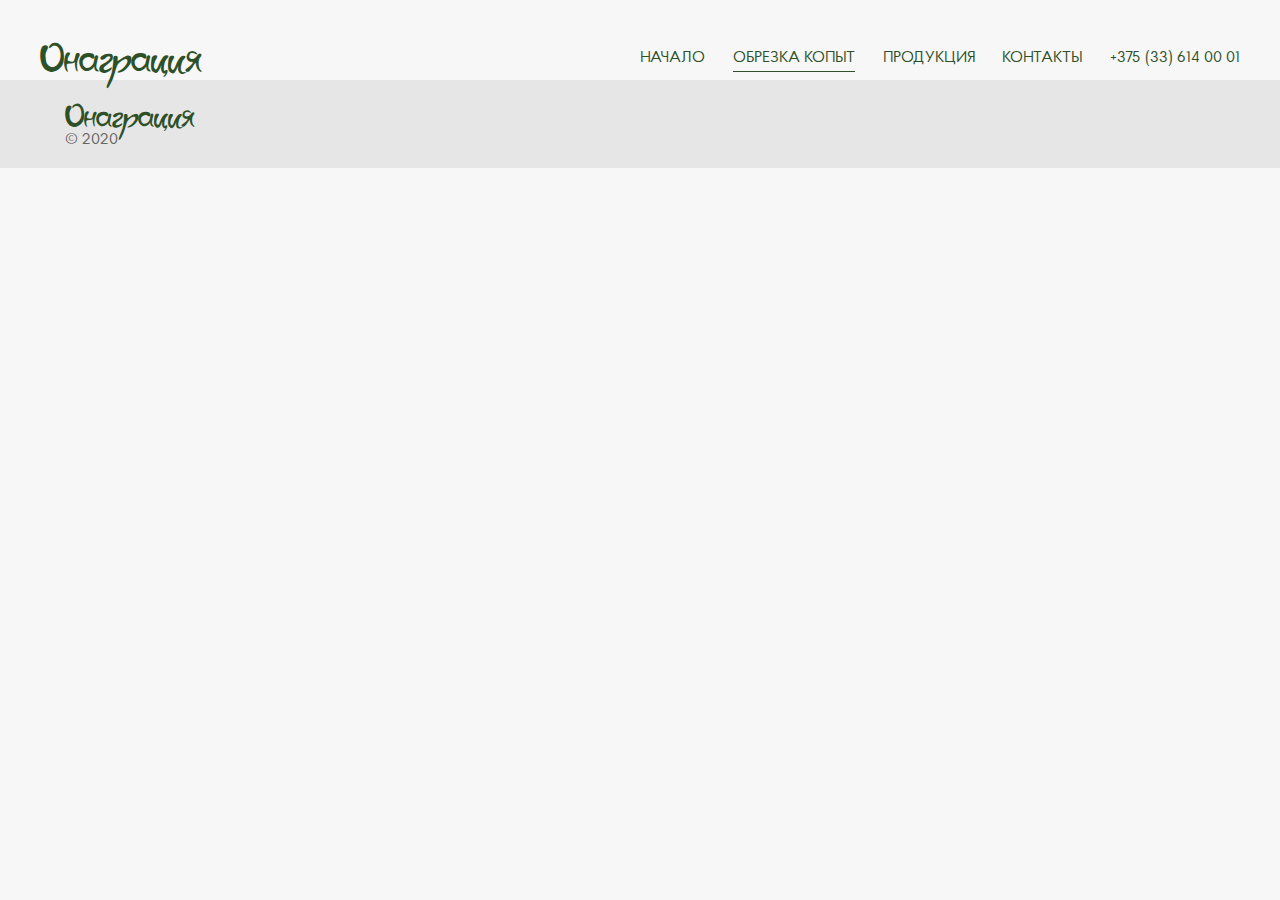
==== обрезка-копыт.html @ 961373d9 "check optimization" ====
<!DOCTYPE HTML>
<html lang="ru">
<head>
    <style id="style" type="text/css"></style>
    <meta charset="UTF-8">
    <meta name="viewport" content="width=device-width, initial-scale=1.0">
    <meta name="theme-color" content="#c1dcbd">
    <link rel="icon" href="assets/img/cow.png" type="image/x-icon">
    <title>Онаграция - Обрезка копыт</title>
    <link rel="stylesheet" href="css/style.css">
</head>
<body>
    <header>
        <div class="wrapper">
            <div class="logo"><a href="index.html">Онаграция</a></div>
            <nav>
                <div class="burger-overflow-hidden"></div>
                <div class="logo-burger"><h2>Онаграция</h2></div>
                <ul>
                    <li><a href="/index.html">Начало</a></li>
                    <li class="active"><a href="#trimming" onclick="event.preventDefault()">Обрезка копыт</a></li>
                    <li><a href="#production" onclick="event.preventDefault()">Продукция</a></li>
                    <li><a href="#contacts" onclick="event.preventDefault()">Контакты</a></li>
                    <li><a href="tel:+375336140001">+375 (33) 614 00 01</a></li>
                </ul>
            </nav>
            <img src="assets/img/Burger-menu-icon.svg" alt="Кнопка навигации">
        </div>
    </header>
    <main>

    </main>
    <footer>
         <div>
           <h2>Онаграция</h2>
           <p>© 2020</p>
         </div>
    </footer>
    <div id="preloader">   
        <div class="clock"><h2>Маркируем бычков...</h2></div>     
    </div>
<script src="js/preloader+nav.js"></script>
<script src="js/slider.js"></script>
<script src="js/scroll+background.js"></script>
</body>
</html>
---- css/style.css ----
@charset "UTF-8";
.logo a, h1, .descr h3, .hoof-trimming .wrapper h3, .production h3, .production .slide h2 span, .production .slide-2 h2, .contacts h3, .contacts h5, .contacts .card > div h4, footer h2, .clock h2 {
  font-family: 'Moloko', 'Monotype Corsiva';
  color: #2d5028;
}

.logo, nav, .begin .wrapper {
  display: -webkit-box;
  display: -ms-flexbox;
  display: flex;
  -ms-flex-line-pack: center;
      align-content: center;
  -webkit-box-pack: center;
      -ms-flex-pack: center;
          justify-content: center;
}

@font-face {
  font-family: "Moloko";
  src: url("../assets/fonts/Moloko.ttf");
}

@font-face {
  font-family: "Proba Pro";
  src: url("../assets/fonts/ProbaPro-Regular.ttf");
  font-weight: 400;
}

@font-face {
  font-family: "Proba Pro";
  src: url("../assets/fonts/ProbaPro-Light.ttf");
  font-weight: 200;
}

@font-face {
  font-family: "Proba Pro";
  src: url("../assets/fonts/ProbaPro-Medium.ttf");
  font-weight: 600;
}

input::-webkit-outer-spin-button,
input::-webkit-inner-spin-button {
  -webkit-appearance: none;
  margin: 0;
}

a:active, a:focus {
  outline: none;
}

input::-webkit-outer-spin-button,
input::-webkit-inner-spin-button {
  -webkit-appearance: none;
  margin: 0;
}

a:active, a:focus {
  outline: none;
}

input::-moz-placeholder {
  color: rgba(255, 255, 255, 0.62);
}

input::-webkit-input-placeholder {
  color: rgba(255, 255, 255, 0.62);
}

input, textarea {
  outline: none;
}

input:active, textarea:active {
  outline: none;
}

:focus {
  outline: none;
}

textarea {
  resize: none;
}

textarea {
  resize: vertical;
}

textarea {
  resize: horizontal;
}

input::-moz-placeholder {
  color: #2d5028;
}

input::-webkit-input-placeholder {
  color: #2d5028;
}

textarea::-moz-placeholder {
  color: #2d5028;
}

textarea::-webkit-input-placeholder {
  color: #2d5028;
}

input, textarea {
  outline: none;
}

input:active, textarea:active {
  outline: none;
}

:focus {
  outline: none;
}

textarea {
  resize: none;
}

textarea {
  resize: vertical;
}

textarea {
  resize: horizontal;
}

::-webkit-scrollbar {
  width: 10px;
}

::-webkit-scrollbar-track {
  background: #e7e6e6;
}

::-webkit-scrollbar-thumb {
  background: #2d5028;
}

::-webkit-scrollbar-thumb:hover {
  background: #c1dcbd;
}

* {
  margin: 0px;
  padding: 0px;
  font-family: "Proba Pro", Arial, Helvetica, sans-serif;
  font-weight: 400;
}

a {
  text-decoration: none;
  color: #2d5028;
}

body {
  background-color: #f7f7f7;
  overflow-x: hidden;
  color: #656565;
}

.scroll {
  -ms-scroll-snap-type: y proximity;
      scroll-snap-type: y proximity;
  overflow-y: scroll;
  max-height: 100vh;
}

section, header, footer {
  scroll-snap-align: start;
}

.bg-svg {
  position: fixed;
  width: 100%;
  z-index: -1;
  top: -35px;
  left: 50%;
  -webkit-transform: translate(-50%, 0);
          transform: translate(-50%, 0);
  height: 3196px;
  width: 2600px;
  background-repeat: no-repeat;
}

@-moz-document url-prefix() {
  .bg-svg {
    position: absolute;
    animation-name: moz;
    animation-duration: 1.0s;
  }
}

@-webkit-keyframes moz {
  form {
    opacity: 0;
  }
  to {
    opacity: 1;
  }
}

@keyframes moz {
  form {
    opacity: 0;
  }
  to {
    opacity: 1;
  }
}

#first {
  -webkit-transition: 2.0s;
  transition: 2.0s;
}

*::-moz-selection {
  background: #c1dcbf;
}

*::selection {
  background: #c1dcbf;
}

header {
  top: 25px;
  position: absolute;
  width: 100%;
  display: -webkit-box;
  display: -ms-flexbox;
  display: flex;
  -webkit-box-pack: center;
      -ms-flex-pack: center;
          justify-content: center;
  height: 65px;
  z-index: 2;
  opacity: 1;
  -webkit-transition: 0.3s, top 0.0s;
  transition: 0.3s, top 0.0s;
}

header .wrapper {
  max-width: 1200px;
  width: 100%;
  display: -webkit-box;
  display: -ms-flexbox;
  display: flex;
  -webkit-box-pack: justify;
      -ms-flex-pack: justify;
          justify-content: space-between;
}

.sticky {
  position: fixed;
  top: 0px;
  width: 100%;
  background-color: #f7f7f7;
  margin-top: 0px;
  opacity: 0.9;
  -webkit-transition: 0.3s, top 0.0s;
  transition: 0.3s, top 0.0s;
  height: 65px;
}

.logo a {
  color: #2d5028;
  text-decoration: none;
  font-size: 40px;
  -ms-flex-item-align: center;
      -ms-grid-row-align: center;
      align-self: center;
}

header img {
  display: none;
}

nav ul {
  display: -webkit-box;
  display: -ms-flexbox;
  display: flex;
  -webkit-box-pack: justify;
      -ms-flex-pack: justify;
          justify-content: space-between;
  -ms-flex-item-align: center;
      align-self: center;
  min-width: 600px;
}

nav a {
  text-decoration: none;
  color: #2d5028;
  text-decoration: none;
  display: inline;
  background-image: -webkit-gradient(linear, left top, left bottom, color-stop(20%, transparent), color-stop(21%, currentColor));
  background-image: linear-gradient(to bottom, transparent 20%, currentColor 21%);
  background-position: 0 20px;
  background-repeat: no-repeat;
  background-size: 0% 3px;
  padding-bottom: 6px;
  -webkit-transition: background-size 0.2s ease-in-out;
  transition: background-size 0.2s ease-in-out;
}

nav a:hover {
  background-size: 100% 3px;
  -webkit-transition-delay: 0s;
          transition-delay: 0s;
}

header li {
  list-style: none;
  text-transform: uppercase;
}

header li:last-child {
  font-weight: 600;
}

header li a {
  text-decoration: none;
  color: #2d5028;
}

.logo-burger {
  display: none;
}

.active a {
  background-size: 100% 3px;
  -webkit-transition-delay: 0s;
          transition-delay: 0s;
}

h1 {
  font-size: 85px;
  font-weight: 400;
}

.begin {
  background-size: cover;
  margin: 0px auto;
  height: 800px;
  display: -webkit-box;
  display: -ms-flexbox;
  display: flex;
  -webkit-box-pack: center;
      -ms-flex-pack: center;
          justify-content: center;
  overflow: hidden;
}

.begin button {
  -webkit-transition: 0.3s;
  transition: 0.3s;
}

.begin button:hover {
  -webkit-box-shadow: -1px -1px white, -2px -2px white, -3px -3px white, -4px -4px #2d5028;
          box-shadow: -1px -1px white, -2px -2px white, -3px -3px white, -4px -4px #2d5028;
  -webkit-transform: translateX(4px);
  transform: translateX(4px);
  -webkit-transition: 0.3s;
  transition: 0.3s;
}

.begin .wrapper {
  -webkit-box-pack: justify;
      -ms-flex-pack: justify;
          justify-content: space-between;
  max-width: 1150px;
  padding: 0px 0px;
  padding-top: 150px;
}

.descr {
  display: -webkit-box;
  display: -ms-flexbox;
  display: flex;
  -webkit-box-orient: vertical;
  -webkit-box-direction: normal;
      -ms-flex-direction: column;
          flex-direction: column;
  -webkit-box-pack: center;
      -ms-flex-pack: center;
          justify-content: center;
  margin-bottom: 110px;
}

.descr h3 {
  font-size: 55px;
  margin-top: 27px;
}

.descr h2, .descr p {
  padding-top: 8px;
  font-size: 20px;
}

.descr a {
  margin-top: 40px;
}

button {
  background-color: #c1dcbd;
  padding: 10px;
  border-radius: 15px;
  border: none;
  color: #2d5028;
  width: 150px;
  font-size: 20px;
  text-transform: uppercase;
}

.img {
  position: relative;
  bottom: 20px;
  display: -webkit-box;
  display: -ms-flexbox;
  display: flex;
  -webkit-box-align: center;
      -ms-flex-align: center;
          align-items: center;
}

.img img {
  width: 500px;
}

.img .respo-img {
  width: 700px;
  background-image: url(../assets/img/grass.png);
  background-size: 80%;
  background-repeat: no-repeat;
  background-position: 50%;
}

.hoof-trimming {
  padding-top: 100px;
  display: -webkit-box;
  display: -ms-flexbox;
  display: flex;
  -webkit-box-pack: center;
      -ms-flex-pack: center;
          justify-content: center;
}

.hoof-trimming .wrapper {
  max-width: 1150px;
  display: -webkit-box;
  display: -ms-flexbox;
  display: flex;
  -webkit-box-orient: vertical;
  -webkit-box-direction: normal;
      -ms-flex-direction: column;
          flex-direction: column;
  -ms-flex-line-pack: center;
      align-content: center;
}

.hoof-trimming .wrapper h2 {
  padding-top: 20px;
  -ms-flex-item-align: center;
      -ms-grid-row-align: center;
      align-self: center;
  text-align: center;
  width: 500px;
  font-size: 16px;
}

.hoof-trimming .wrapper h3 {
  font-size: 40px;
  text-align: center;
}

.features {
  display: -webkit-box;
  display: -ms-flexbox;
  display: flex;
  margin-top: 50px;
  -ms-flex-wrap: wrap;
      flex-wrap: wrap;
  -webkit-box-pack: justify;
      -ms-flex-pack: justify;
          justify-content: space-between;
  background-image: url(../assets/img/cow.png);
  background-size: 422px;
  background-repeat: no-repeat;
  background-position-x: 49%;
}

.card {
  width: 300px;
  height: -webkit-min-content;
  height: -moz-min-content;
  height: min-content;
  background-color: #e7e6e6;
  border-radius: 27px;
  padding: 20px;
}

.card .title {
  display: -webkit-box;
  display: -ms-flexbox;
  display: flex;
}

.card h4 {
  -ms-flex-item-align: center;
      -ms-grid-row-align: center;
      align-self: center;
  margin-left: 10px;
  color: #2d5028;
  font-size: 20px;
  font-weight: 500;
}

.card p {
  margin-top: 15px;
  margin-left: 5px;
  padding-bottom: 10px;
  text-align: justify;
}

.card:nth-of-type(2n) {
  margin-left: 140px;
}

.card:nth-of-type(n+3) {
  margin-top: 40px;
}

.production {
  padding-top: 80px;
}

.production .wrapper {
  padding: 50px 0px;
  display: -webkit-box;
  display: -ms-flexbox;
  display: flex;
  -webkit-box-orient: vertical;
  -webkit-box-direction: normal;
      -ms-flex-direction: column;
          flex-direction: column;
  -webkit-box-align: center;
      -ms-flex-align: center;
          align-items: center;
}

.production h3 {
  font-size: 40px;
  text-align: center;
}

.production p {
  margin-top: 15px;
  padding-bottom: 10px;
  text-align: justify;
}

.production .slider {
  width: 1100px;
  margin-top: 15px;
  display: -webkit-box;
  display: -ms-flexbox;
  display: flex;
  -webkit-box-pack: justify;
      -ms-flex-pack: justify;
          justify-content: space-between;
}

.production .slider > img:nth-of-type(2) {
  -webkit-transform: rotate(180deg);
          transform: rotate(180deg);
}

.production .shower {
  position: relative;
  width: 100%;
  margin: 0px 30px;
  overflow: hidden;
  height: 500px;
}

.production .slide {
  -ms-flex-item-align: center;
      -ms-grid-row-align: center;
      align-self: center;
  height: 500px;
}

.production .slide h2 {
  text-align: center;
  text-transform: uppercase;
  font-size: 16px;
}

.production .slide h2 span {
  font-size: 38px;
  text-transform: initial;
}

.production .slide ul {
  margin-top: 19px;
}

.production .slide ul li {
  font-size: 18px;
  list-style: none;
  background-image: url(../assets/img/icon.svg);
  background-size: 20px;
  background-position-y: 50%;
  background-repeat: no-repeat;
  padding-left: 30px;
  margin-top: 10px;
}

.production .slide-2 ul li {
  margin-top: 27px;
}

.production .slide-2 h2 {
  font-size: 50px;
  text-transform: initial;
}

.slide-2 .desription {
  margin-bottom: 20px;
}

.desription {
  width: 100%;
  margin-left: 50px;
  display: -webkit-box;
  display: -ms-flexbox;
  display: flex;
  -webkit-box-orient: vertical;
  -webkit-box-direction: normal;
      -ms-flex-direction: column;
          flex-direction: column;
  -webkit-box-pack: center;
      -ms-flex-pack: center;
          justify-content: center;
  margin-bottom: 90px;
}

.contacts {
  display: -webkit-box;
  display: -ms-flexbox;
  display: flex;
  -webkit-box-pack: center;
      -ms-flex-pack: center;
          justify-content: center;
  margin-top: 40px;
}

.contacts .feed-wrap {
  max-width: 1150px;
}

.contacts h3 {
  font-size: 40px;
  text-align: center;
  width: 100%;
}

.contacts h2 {
  text-align: center;
  text-transform: uppercase;
  font-size: 16px;
  padding-top: 12px;
  width: 100%;
}

.contacts .wrapper {
  margin-top: 35px;
  display: -webkit-box;
  display: -ms-flexbox;
  display: flex;
  -webkit-box-pack: justify;
      -ms-flex-pack: justify;
          justify-content: space-between;
  -ms-flex-wrap: wrap;
      flex-wrap: wrap;
}

.contacts .wrapper .wrapper-in {
  display: -webkit-box;
  display: -ms-flexbox;
  display: flex;
  -webkit-box-orient: vertical;
  -webkit-box-direction: normal;
      -ms-flex-direction: column;
          flex-direction: column;
  -webkit-box-pack: start;
      -ms-flex-pack: start;
          justify-content: flex-start;
  -ms-flex-line-pack: start;
      align-content: flex-start;
  margin-left: 20px;
}

.contacts .wrapper .wrapper-in h4 {
  margin-left: 0px;
  -ms-flex-item-align: start;
      align-self: flex-start;
  font-size: 30px;
}

.contacts .wrapper .wrapper-in p {
  margin: 0px;
}

.contacts .wrapper .number {
  font-size: 20px;
  vertical-align: center;
  display: -webkit-box;
  display: -ms-flexbox;
  display: flex;
  -webkit-box-align: center;
      -ms-flex-align: center;
          align-items: center;
}

.contacts .wrapper .number img {
  margin-right: 4px;
}

.contacts .wrapper .email {
  font-size: 20px;
}

.contacts .wrapper > div > div, .contacts .wrapper form {
  margin-top: 5px;
}

.contacts .ivan {
  display: -webkit-box;
  display: -ms-flexbox;
  display: flex;
  -ms-flex-line-pack: start;
      align-content: flex-start;
  margin-top: 60px;
}

.contacts h5 {
  font-size: 45px;
  color: #2d5028;
  text-align: center;
}

.contacts .call {
  width: 100%;
}

.contacts .card {
  width: 100%;
  padding: 0px;
  display: -webkit-box;
  display: -ms-flexbox;
  display: flex;
  -webkit-box-pack: justify;
      -ms-flex-pack: justify;
          justify-content: space-between;
  height: 500px;
}

.contacts .send {
  display: none;
  -webkit-box-orient: vertical;
  -webkit-box-direction: normal;
      -ms-flex-direction: column;
          flex-direction: column;
  width: calc((100% - 30px) / 2);
}

.contacts form {
  display: -webkit-box;
  display: -ms-flexbox;
  display: flex;
  -ms-flex-wrap: wrap;
      flex-wrap: wrap;
  -webkit-box-pack: justify;
      -ms-flex-pack: justify;
          justify-content: space-between;
}

.contacts #name {
  width: calc((100% - 20px) / 2);
}

.contacts #tel {
  width: calc((100% - 20px) / 2);
}

.contacts #product {
  width: 100%;
}

.contacts textarea {
  width: 100%;
}

.contacts form input, .contacts textarea {
  padding: 5px;
  background: none;
  border: none;
  border-bottom: 5px solid white;
  color: #2d5028;
  font-size: 20px;
  margin-top: 10px;
}

.contacts iframe {
  border: none;
  border-top-right-radius: 27px;
  border-bottom-right-radius: 27px;
}

h5 {
  text-align: center;
}

.contacts .card > div {
  width: 50%;
  padding: 50px 100px 50px 50px;
}

.contacts .card > div h4 {
  font-size: 60px;
}

.contacts .card > div p {
  margin-top: 55px;
  font-size: 20px;
}

.numail {
  margin-top: 40px;
  display: -webkit-box;
  display: -ms-flexbox;
  display: flex;
  -webkit-box-pack: justify;
      -ms-flex-pack: justify;
          justify-content: space-between;
  -webkit-box-orient: vertical;
  -webkit-box-direction: normal;
      -ms-flex-direction: column;
          flex-direction: column;
  max-width: 400px;
  height: 50px;
}

footer {
  display: -webkit-box;
  display: -ms-flexbox;
  display: flex;
  background-color: #e7e6e6;
  margin-top: 80px;
  width: 100%;
  margin-left: auto;
  margin-right: auto;
}

footer h2 {
  font-size: 32px;
}

footer > div {
  width: 1150px;
  margin: 20px auto;
}

/* Аккордион */
.tabs {
  display: none;
  width: calc(95% - 380px);
  margin-left: auto;
  border-radius: 8px;
  overflow: hidden;
}

.tabs input {
  position: absolute;
  opacity: 0;
  z-index: -1;
}

.tab {
  width: 100%;
  color: #2d5028;
  overflow: hidden;
}

.tab-label {
  display: -webkit-box;
  display: -ms-flexbox;
  display: flex;
  -webkit-box-pack: justify;
      -ms-flex-pack: justify;
          justify-content: space-between;
  font-weight: 800;
  padding: 1em;
  background: #e7e6e6;
  font-weight: bold;
  cursor: pointer;
  /* Icon */
}

.tab-label:hover {
  background: #a2ca9c;
  -webkit-transition: 0.2s;
  transition: 0.2s;
}

.tab-label::after {
  content: "\276F";
  width: 1em;
  height: 1em;
  text-align: center;
  -webkit-transition: all .2s;
  transition: all .2s;
}

.tab-content {
  max-height: 0;
  padding: 0 1em;
  background: white;
  -webkit-transition: all .2s;
  transition: all .2s;
}

input:checked + .tab-label {
  background: #82b97a;
  -webkit-transition: 0.2s;
  transition: 0.2s;
  color: white;
}

input:checked + .tab-label::after {
  -webkit-transform: rotate(90deg);
          transform: rotate(90deg);
}

input:checked ~ .tab-content {
  max-height: 100vh;
  padding: 1em;
}

/* Классы слайдера */
.left {
  margin-left: 10.25px;
  margin-bottom: -11px;
}

.right {
  margin-right: 9.64px;
  margin-bottom: -12px;
}

.slider > img:hover {
  -webkit-filter: brightness(1.5);
          filter: brightness(1.5);
  -webkit-transition: 0.3s;
  transition: 0.3s;
}

.s-active, .next {
  -webkit-box-pack: justify;
      -ms-flex-pack: justify;
          justify-content: space-between;
  padding: 0px 0px 15px 0px;
}

.item {
  display: none;
  position: relative;
  -webkit-animation: 0.7s cubic-bezier(0.71, -0.02, 0.27, 0.98);
          animation: 0.7s cubic-bezier(0.71, -0.02, 0.27, 0.98);
  width: 100%;
}

.s-active, .next {
  display: -webkit-box;
  display: -ms-flexbox;
  display: flex;
  -webkit-box-pack: justify;
      -ms-flex-pack: justify;
          justify-content: space-between;
  -webkit-box-align: center;
      -ms-flex-align: center;
          align-items: center;
}

.next {
  position: absolute;
  width: 100%;
}

.to-left {
  -webkit-animation-name: left;
          animation-name: left;
}

.to-right {
  -webkit-animation-name: right;
          animation-name: right;
  animation-direction: reverse;
}

.from-left {
  -webkit-animation-name: left;
          animation-name: left;
  animation-direction: reverse;
}

.from-right {
  -webkit-animation-name: right;
          animation-name: right;
}

@-webkit-keyframes left {
  from {
    left: 0;
    top: 0;
  }
  to {
    left: -100%;
    top: 0;
  }
}

@keyframes left {
  from {
    left: 0;
    top: 0;
  }
  to {
    left: -100%;
    top: 0;
  }
}

@-webkit-keyframes right {
  from {
    left: 100%;
    top: 0;
  }
  to {
    left: 0;
    top: 0;
  }
}

@keyframes right {
  from {
    left: 100%;
    top: 0;
  }
  to {
    left: 0;
    top: 0;
  }
}

/* Preloader */
#preloader {
  position: fixed;
  top: 0px;
  left: 0px;
  width: 100vw;
  height: 100vh;
  z-index: 4;
  background-color: #f7f7f7;
}

.loaded {
  -webkit-transition: 0.3s opacity;
  transition: 0.3s opacity;
  opacity: 0;
}

.clock {
  border-radius: 60px;
  border: 3px solid #2d5028;
  height: 80px;
  width: 80px;
  position: relative;
  top: 28%;
  top: calc(50% - 143px);
  left: 35%;
  left: calc(50% - 43px);
}

.clock h2 {
  position: relative;
  top: 100px;
  right: 60px;
  width: 400px;
  color: #2d5028;
  font-weight: 500;
}

.clock:after {
  content: "";
  position: absolute;
  background-color: #2d5028;
  top: 2px;
  left: 48%;
  height: 38px;
  width: 4px;
  border-radius: 5px;
  -webkit-transform-origin: 50% 97%;
  transform-origin: 50% 97%;
  -webkit-animation: grdAiguille 2s linear infinite;
  animation: grdAiguille 2s linear infinite;
}

@-webkit-keyframes grdAiguille {
  0% {
    -webkit-transform: rotate(0deg);
  }
  100% {
    -webkit-transform: rotate(360deg);
  }
}

@keyframes grdAiguille {
  0% {
    -webkit-transform: rotate(0deg);
            transform: rotate(0deg);
  }
  100% {
    -webkit-transform: rotate(360deg);
            transform: rotate(360deg);
  }
}

.clock:before {
  content: "";
  position: absolute;
  background-color: #2d5028;
  top: 6px;
  left: 48%;
  height: 35px;
  width: 4px;
  border-radius: 5px;
  -webkit-transform-origin: 50% 94%;
  transform-origin: 50% 94%;
  -webkit-animation: ptAiguille 12s linear infinite;
  animation: ptAiguille 12s linear infinite;
}

@-webkit-keyframes ptAiguille {
  0% {
    -webkit-transform: rotate(0deg);
  }
  100% {
    -webkit-transform: rotate(360deg);
  }
}

@keyframes ptAiguille {
  0% {
    -webkit-transform: rotate(0deg);
            transform: rotate(0deg);
  }
  100% {
    -webkit-transform: rotate(360deg);
            transform: rotate(360deg);
  }
}

@media only screen and (max-width: 1199px) {
  body {
    width: 100%;
  }
  header {
    left: 50%;
    -webkit-transform: translate(-50%, 0);
            transform: translate(-50%, 0);
  }
  header .wrapper {
    margin: 0px 30px;
  }
  .descr {
    width: 50%;
  }
  .img {
    bottom: 70px;
    width: 50%;
  }
  .img .respo-img {
    width: 370px;
  }
  .begin {
    height: 530px;
  }
  .begin .wrapper {
    padding: 220px 80px 0px 80px;
    max-width: inherit;
  }
  .hoof-trimming {
    padding-top: 100px;
  }
  .production .slider {
    width: 100%;
    max-width: 1000px;
  }
  .production .slider .slide {
    height: 350px;
  }
  .production .slider .slide-1 {
    margin-bottom: 0px;
  }
  .production .slider .slide-2 li {
    margin-top: 22px;
  }
  .card {
    display: none;
  }
  .tabs {
    display: block;
    padding-right: 20px;
  }
  .desription {
    margin-bottom: 0px;
  }
  .features {
    background-size: 350px;
    min-height: 450px;
    background-position-x: 5%;
  }
  .production {
    padding-top: 25px;
  }
  .production .wrapper {
    padding: 50px 0px 0px 0px;
  }
  .production .shower {
    height: 350px;
  }
  .slide img {
    width: 200px;
  }
  .slider {
    margin-top: 0px;
  }
  .contacts {
    margin-top: 0px;
    padding-top: 80px;
  }
  .contacts .feed-wrap {
    width: calc(100% - 110px);
  }
  .contacts .card > div {
    padding: 50px 30px 50px 30px;
  }
  .contacts h5 {
    font-size: 35px;
  }
  .contacts p {
    font-size: 18px !important;
  }
  .contacts .call {
    width: calc(100% - 30px);
  }
  .left {
    margin-left: 20px;
  }
  .right {
    margin-right: 20px;
  }
  footer div {
    width: calc(100% - 50px);
    max-width: 1150px;
  }
}

@media only screen and (max-width: 1020px) {
  header .wrapper {
    margin: 0px;
    padding: 0px 30px;
    -webkit-box-pack: center;
        -ms-flex-pack: center;
            justify-content: center;
    z-index: -2;
  }
  header nav {
    left: -300px;
    display: block;
    position: absolute;
    top: -25px;
    width: 100vw;
    height: calc(100vh + 95px);
    background-color: white;
    -webkit-transition: 0.4s ease-in-out;
    transition: 0.4s ease-in-out;
    width: 300px;
  }
  header nav .burger-overflow-hidden {
    background: #2d303a;
    position: fixed;
    height: calc(100vh + 25px);
    width: 100vw;
    left: 0px;
    top: -25px;
    z-index: -1;
    display: none;
    -webkit-transition: opacity 0.4s;
    transition: opacity 0.4s;
  }
  header nav .burger-overflow-animation {
    display: block !important;
    opacity: 0;
    -webkit-transition: opacity 0.5s;
    transition: opacity 0.5s;
  }
  header nav .burger-overflow {
    display: block;
    background: #2D303A;
    opacity: 0.6;
    -webkit-transition: opacity 0.4s;
    transition: opacity 0.4s;
  }
  header nav a {
    background-position: 0 27px;
  }
  header nav ul {
    width: 240px;
    margin-top: 40px;
    -webkit-box-orient: vertical;
    -webkit-box-direction: normal;
        -ms-flex-direction: column;
            flex-direction: column;
    margin: 140px 20px 0px 30px;
    font-size: 23px;
    min-width: inherit;
  }
  header nav ul li {
    margin-bottom: 25px;
    width: 250px;
  }
  header .opacity {
    opacity: 0;
    -webkit-transition: 0.2s;
    transition: 0.2s;
  }
  header .logo-burger {
    display: block;
    position: absolute;
    left: 86px;
    top: 43px;
  }
  header .logo-burger h2 {
    font-family: 'Moloko', 'Monotype Corsiva';
    color: #2d5028;
    font-size: 38px;
  }
  header img {
    display: block;
    z-index: 1;
    width: 30px;
    -webkit-transition: 0.3s;
    transition: 0.3s;
    z-index: 2;
    position: absolute;
    top: 25px;
    left: 30px;
  }
  header .menu-active {
    -webkit-transition: 0.4s ease-in-out;
    transition: 0.4s ease-in-out;
    left: 0;
    -webkit-box-shadow: 0px -40px 20px rgba(0, 0, 0, 0.4);
            box-shadow: 0px -40px 20px rgba(0, 0, 0, 0.4);
  }
  header .logo {
    z-index: 4;
    -webkit-transition: 0.2s;
    transition: 0.2s;
  }
  header .rotate {
    -webkit-transform: rotate(90deg);
            transform: rotate(90deg);
    -webkit-transition: 0.3s;
    transition: 0.3s;
  }
}

@media only screen and (max-width: 768px) {
  body > svg {
    bottom: -75%;
    top: inherit;
  }
  .bg-svg {
    left: 54%;
    bottom: -175%;
    height: 329%;
    width: 200%;
    top: inherit;
  }
  header {
    top: 0px;
  }
  header .logo a {
    font-size: 30px;
  }
  header img {
    width: 25px;
  }
  .begin {
    height: auto;
    -webkit-box-pack: start;
        -ms-flex-pack: start;
            justify-content: start;
  }
  .begin .img {
    width: 135%;
    position: relative;
    z-index: -1;
    right: calc(-12px - 1vw);
    overflow: hidden;
    -webkit-box-align: start;
        -ms-flex-align: start;
            align-items: start;
    top: calc(-15px + 3vw);
  }
  .begin .img .respo-img {
    width: calc(370 * 100vw / 768);
  }
  .begin .descr {
    width: calc(100% - 43px);
    margin-bottom: 0px;
  }
  .begin .descr p {
    font-size: 16px;
  }
  .begin .wrapper {
    padding: 220px 58px 0px 24px;
    padding-top: 20px;
    margin-top: 100px;
    padding-left: calc(15 *1.5 * 200vw / 500);
  }
  .begin h1 {
    font-size: 50px;
  }
  .begin h3 {
    font-size: 43px;
  }
  .begin h2 {
    font-size: 16px;
  }
  .hoof-trimming .wrapper {
    max-width: calc(100vw - 40px);
  }
  .hoof-trimming .wrapper .features {
    background-size: 100%;
    margin-top: 0px;
    padding-top: 40px;
  }
  .hoof-trimming .wrapper h3 {
    font-size: 30px;
  }
  .hoof-trimming .wrapper h2 {
    width: inherit;
    font-size: 14px;
    padding-top: 7px;
  }
  .hoof-trimming .wrapper .tabs {
    width: 100%;
    padding: 0px;
    padding-top: calc(100vw - 80px);
  }
  .production p {
    margin-top: 7px;
  }
  .production .slider {
    margin-top: 0px;
  }
  .production .slider .left, .production .slider .right {
    width: 13px;
  }
  .production .slider .shower {
    min-height: 294px;
    height: calc(100vw - 20px);
  }
  .production .slider .shower .slide-2 .desription h2 {
    font-size: 25px;
  }
  .production .slider .shower .slide {
    -webkit-box-orient: vertical;
    -webkit-box-direction: normal;
        -ms-flex-direction: column;
            flex-direction: column;
    -webkit-box-pack: center;
        -ms-flex-pack: center;
            justify-content: center;
    padding-bottom: 0px;
    height: inherit;
  }
  .production .slider .shower .slide img {
    width: 100%;
    max-width: 320px;
  }
  .production .slider .shower .desription {
    margin: 0px;
  }
  .production .slider .shower .desription h2 span {
    font-size: 30px;
  }
  .production .slider .shower .desription ul {
    display: none;
  }
  .contacts .feed-wrap {
    width: calc(100% - 30px);
  }
  .contacts .feed-wrap h3 {
    font-size: 38px;
  }
  .contacts .feed-wrap h2 {
    font-size: 14px;
  }
  .contacts .feed-wrap h5 {
    font-size: 27px;
  }
  .contacts .feed-wrap .wrapper .call {
    width: 100%;
  }
  .contacts .feed-wrap .wrapper .call .card {
    height: auto;
    -webkit-box-orient: vertical;
    -webkit-box-direction: normal;
        -ms-flex-direction: column;
            flex-direction: column;
  }
  .contacts .feed-wrap .wrapper .call iframe {
    width: 100%;
    height: 31vh;
    border-bottom-left-radius: 27px;
    border-bottom-right-radius: 27px;
  }
  .contacts .feed-wrap .wrapper .call .card > div {
    width: 100%;
    -webkit-box-sizing: border-box;
            box-sizing: border-box;
    padding: 45px 15px;
  }
  .contacts .feed-wrap .wrapper .call .card > div p {
    margin-top: 30px;
    margin-left: 0px;
  }
  .contacts .feed-wrap .wrapper .call .card > div .numail {
    margin-top: 0px;
  }
  footer {
    margin-top: 20px;
  }
  footer h2 {
    font-size: 26px;
  }
  footer p {
    font-size: 17px;
  }
}

@media only screen and (max-width: 639px) {
  .begin h3 {
    font-size: 37px;
  }
}

@media only screen and (max-width: 590px) {
  .begin .descr h3 {
    font-size: 25px;
    display: none;
  }
  .begin .descr p {
    padding-top: 4px;
    display: none;
  }
  .begin .descr a {
    margin-top: 25px;
  }
  .begin .descr button {
    font-size: 15px;
    width: 120px;
  }
}

@media only screen and (min-width: 420px) and (max-width: 768px) {
  .hoof-trimming .wrapper .features {
    background-size: 43%;
    background-position-x: 50%;
  }
  .hoof-trimming .wrapper .tabs {
    padding-top: calc(63vw - 177px);
  }
  .production .slider .shower {
    height: 445px;
  }
}

@media only screen and (min-width: 420px) and (max-width: 580px) {
  .hoof-trimming .wrapper .features {
    background-size: 55%;
    background-position-x: 50%;
  }
  .hoof-trimming .wrapper .tabs {
    padding-top: calc(74vw - 146px);
  }
}

@media only screen and (max-width: 375px) {
  .begin .wrapper {
    margin-top: 80px;
  }
  .begin h1 {
    font-size: 35px;
  }
  .begin h3 {
    font-size: 25px;
    display: none;
  }
  .begin .descr p {
    padding-top: 4px;
    display: none;
  }
  .begin .img img {
    width: 180px;
    top: 113px;
  }
}
/*# sourceMappingURL=style.css.map */
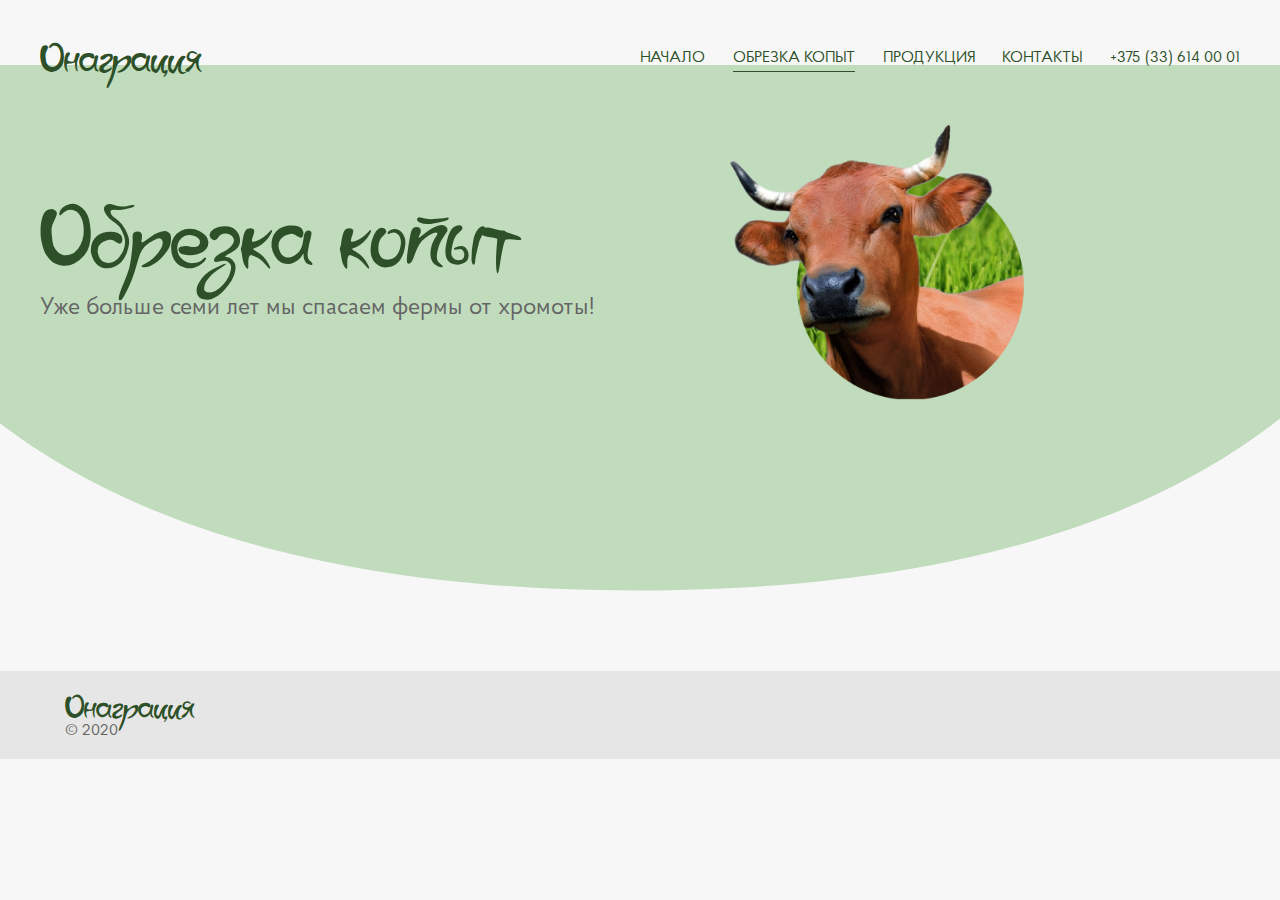
==== commit 1b0af5e3: "add: hoof-trimming" ====
--- a/обрезка-копыт.html
+++ b/обрезка-копыт.html
@@ -11,7 +11,7 @@
 </head>
 <body>
     <header>
-        <div class="wrapper">
+        <div class="wrapper trimming-header">
             <div class="logo"><a href="index.html">Онаграция</a></div>
             <nav>
                 <div class="burger-overflow-hidden"></div>
@@ -28,7 +28,16 @@
         </div>
     </header>
     <main>
+        <section class="trimming">
+            <div class="wrapper">
+                <div class="container">
+                    <h1>Обрезка копыт</h1>
+                    <h2>Уже больше семи лет мы спасаем фермы от хромоты!</h2>
+                </div>
+                <img src="assets/img/cow.png" alt="Корова" width="300px">
+            </div>
 
+        </section>
     </main>
     <footer>
          <div>
--- a/css/style.css
+++ b/css/style.css
@@ -1637,4 +1637,47 @@
     top: 113px;
   }
 }
+
+.trimming {
+  background-size: 129%;
+  padding-top: 115px;
+  height: 476px;
+  background-image: url(../assets/img/bg/trim-head.svg);
+  background-repeat: no-repeat;
+  background-position-y: 100%;
+  background-position-x: center;
+}
+
+.trimming .wrapper {
+  max-width: 1200px;
+  margin-left: auto;
+  margin-right: auto;
+  display: -webkit-box;
+  display: -ms-flexbox;
+  display: flex;
+  -webkit-box-pack: justify;
+      -ms-flex-pack: justify;
+          justify-content: space-between;
+}
+
+.trimming .wrapper img {
+  margin-right: 18%;
+}
+
+.trimming .wrapper .container {
+  display: -webkit-box;
+  display: -ms-flexbox;
+  display: flex;
+  -webkit-box-orient: vertical;
+  -webkit-box-direction: normal;
+      -ms-flex-direction: column;
+          flex-direction: column;
+  -webkit-box-pack: center;
+      -ms-flex-pack: center;
+          justify-content: center;
+}
+
+.trimming .wrapper h2 {
+  margin-top: 20px;
+}
 /*# sourceMappingURL=style.css.map */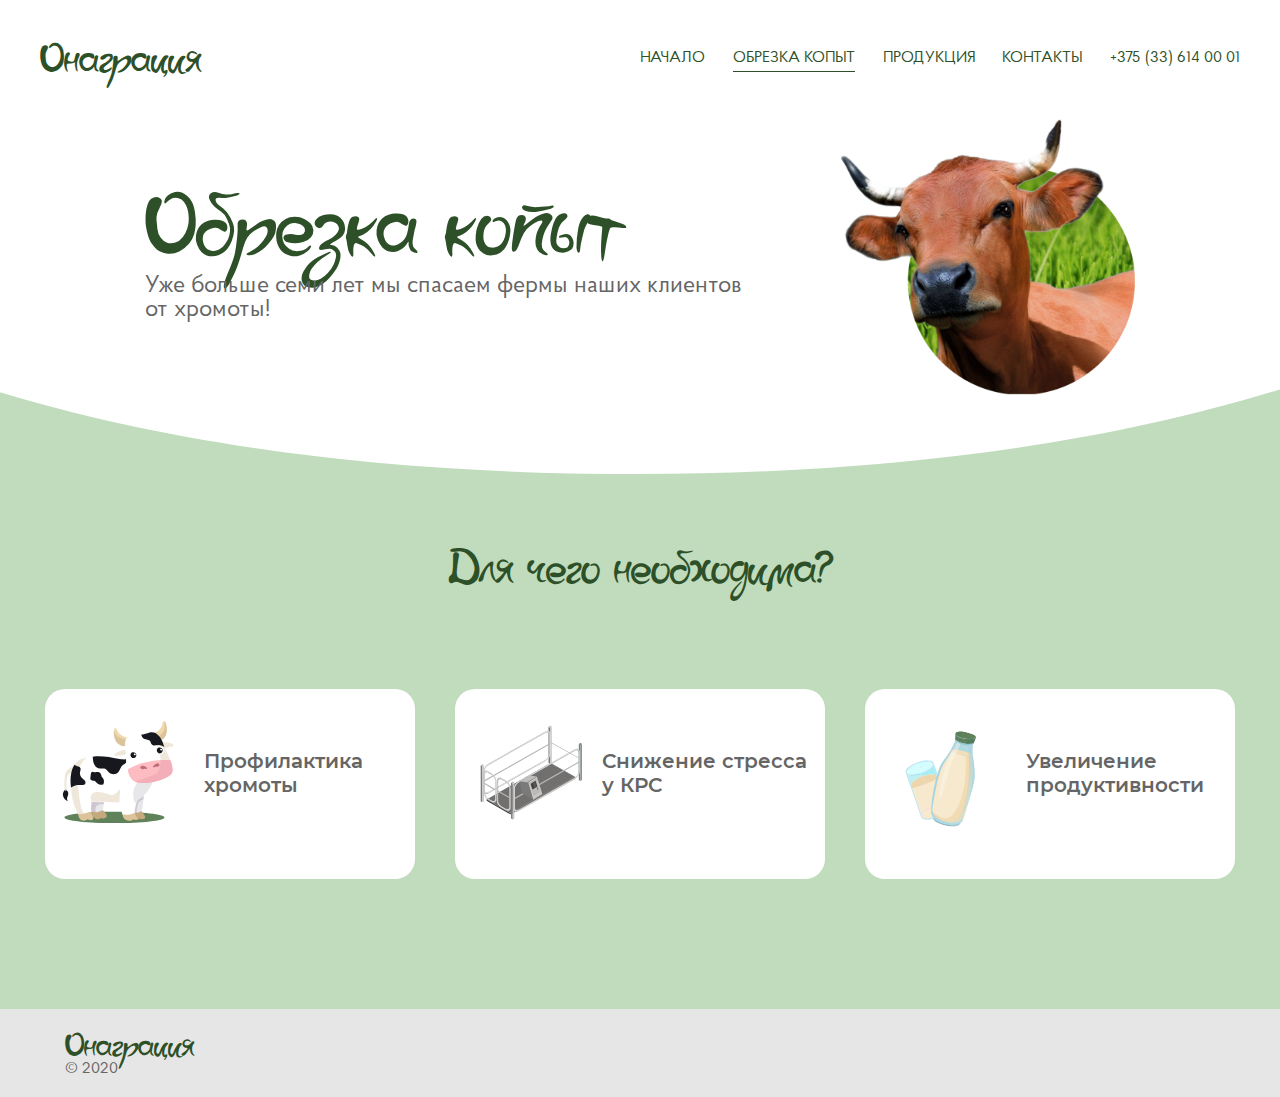
==== commit 1ff3d997: "add: hoof-trimming page" ====
--- a/обрезка-копыт.html
+++ b/обрезка-копыт.html
@@ -9,7 +9,7 @@
     <title>Онаграция - Обрезка копыт</title>
     <link rel="stylesheet" href="css/style.css">
 </head>
-<body>
+<body class="trimming-body">
     <header>
         <div class="wrapper trimming-header">
             <div class="logo"><a href="index.html">Онаграция</a></div>
@@ -17,7 +17,7 @@
                 <div class="burger-overflow-hidden"></div>
                 <div class="logo-burger"><h2>Онаграция</h2></div>
                 <ul>
-                    <li><a href="/index.html">Начало</a></li>
+                    <li><a href="index.html">Начало</a></li>
                     <li class="active"><a href="#trimming" onclick="event.preventDefault()">Обрезка копыт</a></li>
                     <li><a href="#production" onclick="event.preventDefault()">Продукция</a></li>
                     <li><a href="#contacts" onclick="event.preventDefault()">Контакты</a></li>
@@ -30,12 +30,431 @@
     <main>
         <section class="trimming">
             <div class="wrapper">
-                <div class="container">
-                    <h1>Обрезка копыт</h1>
-                    <h2>Уже больше семи лет мы спасаем фермы от хромоты!</h2>
+                <div class="trimming-header">
+                    <div class="container">
+                        <h1>Обрезка копыт</h1>
+                        <h2>Уже больше семи лет мы спасаем фермы наших клиентов от хромоты!</h2>
+                    </div>
+                    <img src="assets/img/cow.png" alt="Корова" width="300px">
                 </div>
-                <img src="assets/img/cow.png" alt="Корова" width="300px">
-            </div>
+                <h5>Для чего необходима?</h5>
+                <div class="targets">
+                    <div class="target">
+                        <svg version="1.1" id="cow" xmlns="http://www.w3.org/2000/svg" xmlns:xlink="http://www.w3.org/1999/xlink" x="0px" y="0px"
+                             viewBox="0 0 338 304" style="enable-background:new 0 0 338 304;" xml:space="preserve">
+                        <style type="text/css">
+                            #cow .st0{fill:#60825B;}
+                            #cow .st1{fill:#EFE8DA;}
+                            #cow .st2{fill:#16181E;}
+                            #cow .st3{fill:#E7E6E8;}
+                            #cow .st4{fill:#CEC7D1;}
+                            #cow .st5{fill:#C4A87E;}
+                            #cow .st6{fill:#FFFFFF;}
+                            #cow .st7{fill:#DDC399;}
+                            #cow .st8{fill:#EFD8AE;}
+                            #cow .st9{fill:#FDBCC2;}
+                            #cow .st10{fill:#F4AEB7;}
+                            #cow .st11{fill:#BF6B79;}
+                        </style>
+                        <path class="st0" d="M148.7,299.7c75.4,0,136.5-6.9,136.5-15.5s-61.1-15.5-136.5-15.5s-136.5,6.9-136.5,15.5
+                            C12.1,292.8,73.3,299.7,148.7,299.7z"/>
+                        <g id="tail">
+                            <path class="st1" d="M14.4,165.4c-4,14.9-1.9,56.4,2.2,54.4c4.1-2-1.9-39.3,4.3-48.8c7.3-11.4,14.8-10,14.8-10l0.7-15
+                                C36.1,146,18.4,150.5,14.4,165.4z"/>
+                            <path class="st2" d="M17.9,210.6c-0.9,0.9-1-1.7-1.6-3.1c-0.5-1.4-0.6,3.8-1.3,4.7s-1.8-2.7-1.8-2.7s-7.9,7-4.3,17.7
+                                c3.6,10.8,10.9,11.3,12,11.8c1.3,0.7-1.1-2.2-1.8-5.2c-0.6-3.1,3.2-8.4,3.5-14.3C22.9,213.7,18.9,209.6,17.9,210.6z"/>
+                        </g>
+                        <path class="st3" d="M184.4,227.1c0,0-1.5,63.4,24.9,59.4c19.6-3.1,18.8-69.6,18.8-69.6L184.4,227.1z"/>
+                        <path class="st4" d="M184.4,227.1c0,0-1.5,63.4,24.9,59.4c1-0.2,2-0.6,3.1-1c-5-10.7-2.9-28.6,0.2-38.5c2-6.6,9.1-10.5,15.1-12.5
+                            c0.6-9.8,0.6-17.5,0.6-17.5L184.4,227.1z"/>
+                        <path class="st5" d="M215.9,270.1c-5.3,1.8-24.1,3.9-24.1,3.9c0.2,11.5,11.8,16.7,19,16.7c7,0,4.5-2.7,5.2-3.1
+                            c0.6-0.4,9.1,3.7,15.1-0.8c6-4.5-7.6-18.3-8.3-19C222.3,267.2,221.3,268,215.9,270.1z"/>
+                        <path class="st3" d="M79,228.7c0,0,3.3,50.1,20.6,55.1c17.3,5,22.4-43.6,20.2-56.6C117.8,214.1,79,228.7,79,228.7z"/>
+                        <path class="st4" d="M79,228.7c0,0,3.3,50.1,20.6,55.1c2.3,0.6,4.1,0.4,6-0.6c-8-6.8-10.9-21.4-6.8-29.2c3.5-6.6,14.4-7,20.8-6.6
+                            c1-8.5,1-16.3,0.2-20.3C117.8,214.1,79,228.7,79,228.7z"/>
+                        <path class="st5" d="M116.7,264.9c-1.2-0.4-8,4.3-16.1,5.2c-8,0.8-14-1.8-14-1.8c-1,8,7,19.3,13.4,20.8c6.6,1.5,9.1-2.7,9.9-2.7
+                            c0.8-0.2,9.5,2.3,16.1-2.3C132.8,279.3,117.9,265.4,116.7,264.9z"/>
+                        <path class="st6" d="M214.5,108.8c0,0-17.9,23.5-56.9,16.3c-39-7.2-104-15.5-120.2,18.7c-16.2,33.9-6.5,117.5,21.1,141.1
+                            c0,0,9.7,6.6,17.9,0c8-6.6,9.7-43,9.7-43s42.3,1.7,76.3,0.8c0,0,6.6,46.3,20.4,47.1c13.8,0.8,20.2-10.5,21.1-19.5
+                            c0.8-8.8,4.1-30.8,9.7-34.8c5.8-4.1,31.7-18.7,43.1-58.4C268.1,137.2,252.8,107.9,214.5,108.8z"/>
+                        <path class="st1" d="M48.9,173.4c-0.8-26.7,13.6-44,23.7-52.6c-15.9,3.1-28.9,10.1-35.1,22.8C21.3,177.5,30.9,261,58.6,284.7
+                            c0,0,9.7,6.6,17.9,0c1.5-1,2.7-3.1,3.7-5.8c-2.7-0.6-6.3-1.2-11.1-2.7C55.3,272.1,50.1,213.9,48.9,173.4z"/>
+                        <path class="st7" d="M68.6,272.9c-9.3,3.1-18.8,1.2-18.8,1.2s0.6,14,9.1,17.9c8.5,3.9,15.9-2.7,16.5-2.9c0.6-0.2,9.7,5.8,14.8,0.2
+                            c5.2-5.6-6.8-18.7-7.5-20.3C82.2,267.4,77.9,269.9,68.6,272.9z"/>
+                        <path class="st3" d="M227.2,147.9c0,0-12.6,35.8-21.1,49.6c-7.2,11.7-9.7,38.6,1.8,49.6c1.5-5.3,3.3-10.1,5.8-11.5
+                            c5.8-4.1,31.7-18.7,43.1-58.4c3.5-12.5,4.5-23.8,2.9-33.8C244.4,143.6,227.2,147.9,227.2,147.9z"/>
+                        <path class="st2" d="M158.4,124.2c-19.4-3.7-46.8-9.3-68.9-5.5c0.2,6.3,0.6,13,3.1,18.7c2.7,6.3,8.3,12.3,15.1,13.2
+                            c5.2,0.6,10.9-1.5,15.6,0.8c4.5,2,6.8,7,10.5,10.3c7,6.6,19.6,5.8,25.8-1.5c5.2-6,6.2-15,12.6-19.5c2.5-1.8,5.8-2.7,7.5-5.3
+                            c1.2-1.8,1.5-4.3,1.5-6.6c0-1,0-2,0-3.1C173.4,126.3,167.3,125.9,158.4,124.2z"/>
+                        <path class="st2" d="M58.1,174.4c-3.1-3.7-4.3-8.6-3.5-13.2c0.6-3.9,2.9-8.2,1-11.7c-2-4.1-7.6-4.5-11.8-6.2
+                            c-1.7-0.6-3.3-1.7-4.5-2.9c-0.6,1-1.2,2.3-1.8,3.3c-5.6,10.1-11.1,28.6-7.5,58.6c4.5-2,8.8-4.7,13.6-6c6.3-1.5,13-0.2,19.4-0.8
+                            c1.5,0,2.7-0.2,4-1c3.7-2.3,3.1-8,0.6-11.3C64.8,180,60.8,177.7,58.1,174.4z"/>
+                        <path class="st2" d="M113.8,173.4c-0.6-4.5-2-9.8-6.2-12c-4.8-2.5-10.9,0.8-15.9-1.2c-1-0.4-2-1-3.3-1c-2.7,0-3.7,3.3-4.1,5.8
+                            c-0.2,1-0.4,2.3-0.4,3.3c-0.4,2.9-0.8,5.5-1,8.5c0,1-0.2,2.3,0.2,3.1c0.6,1.8,2.7,2.9,4.5,3.3c1.8,0.4,4,0.4,5.8,1.2
+                            c4.1,1.5,6.3,5.8,9.9,8.2c4.3,3.1,10.5,3.5,15.3,0.8C121.9,186.5,119.8,177.7,113.8,173.4z"/>
+                        <path class="st1" d="M163.9,209.8c-1.7-6.2-10.3,13.2-21.6,13.2s-26.2-11.3-45.8-7.4c-19.4,3.9-10.3,26.1-10.3,26.1
+                            s42.3,1.7,76.3,0.8C161.3,226.6,165.6,216.1,163.9,209.8z"/>
+                        <path class="st7" d="M185.2,276.9c-7,0.6-14-0.4-14-0.4c-0.6,8.5,6.3,16,16.9,16.7c10.5,0.8,9.9-2.9,10.5-3.3
+                            c0.6-0.4,10.5,1.8,12.3-1c1.8-2.9-6.8-15.2-7.5-16C203.1,271.7,192.4,276.2,185.2,276.9z"/>
+                        <g id="Head">
+                            <path class="st8" d="M154.5,44.2c-8.6-18.1-12.8,26.8,5.3,39.7c18.1,12.8,25.8,8,27.2,7.4c1.5-0.6,4.5-25.9,4.5-25.9
+                                S167.1,70.3,154.5,44.2z"/>
+                            <path class="st7" d="M158.4,64c-6.3-3.7-9.5-11.1-10.9-17.7c-1.5,10.3,1.5,29.6,12.3,37.4c18.1,12.8,25.8,8,27.2,7.4
+                                c0.8-0.4,2-7.8,3.1-14.6c-0.2-0.2-0.4-0.4-0.6-0.6C184.4,70.8,171.2,71.3,158.4,64z"/>
+                            <path class="st8" d="M280.9,25.9C275.1,54.3,250,55.5,250,55.5s9.3,23.6,10.8,23.8c1.5,0.2,10.1,3.1,24.6-13.8
+                                C299.8,48.8,285,6.2,280.9,25.9z"/>
+                            <path class="st7" d="M284.4,20.8c1.7,6.3,4,20-1.7,28.6c-7.5,11.7-19.6,14.8-21.6,21.8c-0.6,1.7-1,4.1-1.5,6.6c0.6,1,1,1.7,1.2,1.7
+                                c1.5,0.2,10.1,3.1,24.6-13.8C297,52.3,289.7,22.4,284.4,20.8z"/>
+                            <path class="st6" d="M270.8,70.8l5.2,25.5c0,0,41.2,2.3,39-11.1C312.8,72,270.8,70.8,270.8,70.8z"/>
+                            <path class="st1" d="M277.4,78.6c0,0-2,12.1,4.8,14.2c7,2.3,14,0.4,16.1,0c2-0.4-2.7-1.7-4.1-2.3c-1.5-0.6,4.8,0.4,7.5,1
+                                c2.7,0.6,10.3-0.4,7-6.2C305.6,80,277.4,78.6,277.4,78.6z"/>
+                            <path class="st6" d="M243.3,54.1c-29.5,9.3-24.3-3.7-53.5,7.4c-14.4,5.5-12,27.3-12,27.3s-31.6,7.6-33.4,22.2
+                                c-1.8,14.6,35.5,3.5,35.5,3.5s-0.8,50,21.3,67.1s82.1,1.8,99.8-15s-17.3-76.7-17.3-76.7S272.9,44.8,243.3,54.1z"/>
+                            <path class="st1" d="M243.3,54.1c-2.9,1-5.6,1.7-8,2c8.5,4.7,21.1,13.6,28.1,28c11.6,23.3,14.4,46.5,7.2,70.6
+                                c-5,16.3-43.3,22.6-62.1,30.8c25.9,10.1,76.3-3.9,92.4-19.1c17.8-16.8-17.3-76.7-17.3-76.7S272.9,44.8,243.3,54.1z"/>
+                            <path class="st2" d="M243.2,52.7c-10.5,3.3-16.5,5.2-21.3,5c0.8,4.1,2.7,8.8,6.2,10.7c7.2,3.9,15.9,2.9,17.9,7.4
+                                c1.8,4.5,3.5,11.1,9.1,12c5.6,1,13.8-3.5,23.1,0.6c2.3,1,4.5,2.3,6.8,3.5c-0.8-1.5-1.2-3.1-1.2-3.1S272.6,43.6,243.2,52.7z"/>
+                            <path class="st9" d="M185,152.8c0.8,12,6,24.1,14.3,30.5c22.1,17.1,85.7,0.6,103.7-16.3c7.8-7.4,4-23.8-1.5-39.1
+                                C244.5,124.4,205.4,140.7,185,152.8z"/>
+                            <path class="st10" d="M295.1,127.5c-0.6,0-1,0-1.7,0c-1.7,0-3.3,0-5,0c-0.4,0-0.8,0-1.2,0c-4.3,0-8.5,0-12.6,0.2
+                                c0.2,9-1.2,17.8-4,27.1c-4.5,15.5-46.2,23.6-66.2,31.6c25.6,11.5,81.7-3.9,98.2-19.5c7.8-7.4,4-23.8-1.5-39.1
+                                C299.2,127.7,297.2,127.5,295.1,127.5z"/>
+                            <path class="st6" d="M197,103.3c-6,1.8-9.5,8.2-7.6,14.2c1.8,6,8.3,9.5,14.3,7.6c6-1.8,9.5-8.2,7.6-14.2
+                                C209.3,104.7,203,101.4,197,103.3z"/>
+                            <path class="st2" d="M198,106.4c-4.3,1.2-6.6,5.8-5.3,10.1c1.2,4.3,5.8,6.6,10.1,5.3c4.3-1.2,6.6-5.8,5.3-10.1
+                                C206.6,107.6,202.1,105.1,198,106.4z"/>
+                            <path class="st6" d="M203.8,109.4c-1.5,0.2-2.5,1.5-2.3,2.9c0.2,1.5,1.5,2.5,2.9,2.3c1.5-0.2,2.5-1.5,2.3-2.9
+                                C206.4,110.1,205.2,109.2,203.8,109.4z"/>
+                            <path class="st6" d="M268.9,90.3c-6,1.8-9.5,8.2-7.6,14.2c1.8,6,8.3,9.5,14.3,7.6s9.5-8.2,7.6-14.2
+                                C281.2,91.9,274.9,88.4,268.9,90.3z"/>
+                            <path class="st2" d="M269.9,93.6c-4.3,1.2-6.6,5.8-5.3,10.1c1.3,4.3,5.8,6.6,10.1,5.3c4.3-1.2,6.6-5.8,5.3-10.1
+                                C278.6,94.6,274.1,92.1,269.9,93.6z"/>
+                            <path class="st6" d="M275.7,96.4c-1.5,0.2-2.5,1.5-2.3,2.9c0.2,1.5,1.5,2.5,2.9,2.3c1.5-0.2,2.5-1.5,2.3-2.9
+                                C278.4,97.3,277.2,96.3,275.7,96.4z"/>
+                            <path class="st1" d="M158,105.7c-8,4.1-10.8,7.6-9.1,9.3c1.7,1.7,12.8,1,15.3,0.2c2.5-0.8,8.6-5.3,8.3-4.3c-0.4,1-4.3,3.3-2.3,3.3
+                                c1.8,0,7-1.2,9.5-2.5c0,0-0.6-10.1-1.7-11.1C176.9,99.8,165.8,101.6,158,105.7z"/>
+                            <path class="st11" d="M221.3,144.6c-4.8,3.1-0.4,8.2,3.5,8c4-0.4,6-2.7,8-1c2,1.7,6.2-0.2,4.1-3.3
+                                C237,148.3,228.3,139.9,221.3,144.6z"/>
+                            <path class="st11" d="M268.7,137.2c-8-2.9-14.4,7.4-14.4,7.4c-1.2,3.5,3.3,4.1,4.8,2c1.7-2,4.1-0.4,8-1
+                                C270.9,144.9,274.1,139,268.7,137.2z"/>
+                        </g>
+                        </svg>
+                        <div class="target-discription">
+                            <h2>Профилактика хромоты</h2>
+                            <p>Хромота различного характера и неправильная постановка конечностей ваших коров может сказываться на здоровье вашего скота не меньше, чем маститы, эндометриты и другие заболевания.</p>        
+                        </div>
+                    </div>
+                    <div class="target">
+                        <svg version="1.1" id="Слой_1" xmlns="http://www.w3.org/2000/svg" xmlns:xlink="http://www.w3.org/1999/xlink" x="0px" y="0px"
+                             viewBox="0 0 398 360" style="enable-background:new 0 0 398 360;" xml:space="preserve">
+                        <style type="text/css">
+                            .st0{fill:#444342;}
+                            .st1{fill:#71706F;}
+                            .st2{fill:#848382;}
+                            .st3{fill:#5F5E5D;}
+                            .st4{fill:#7A7A7A;}
+                            .st5{fill:#BCBDBD;}
+                            .st6{fill:#C9C7C6;}
+                            .st7{fill:#B8B8B8;}
+                            .st8{fill:#737F7E;}
+                            .st9{fill:#677473;}
+                            .st10{fill:#8B9594;}
+                            .st11{fill:#EBEBEB;}
+                            .st12{fill:#796D6D;}
+                            .st13{fill:#BFBABA;}
+                            .st14{fill:#797979;}
+                            .st15{fill:#555555;}
+                            .st16{fill:#8DE555;}
+                            .st17{fill:#547F00;}
+                            .st18{fill:#E74A33;}
+                            .st19{fill:#3B3B3B;}
+                            .st20{fill:#545454;}
+                            .st21{fill:#3F3F3F;}
+                        </style>
+                        <path class="st0" d="M144.7,341.6l-85.8-48.8v-5.2l85.8,48.8V341.6z"/>
+                        <path class="st1" d="M58.9,287.7l226.9-128.8l85.8,48.7L144.7,336.4L58.9,287.7z"/>
+                        <path class="st2" d="M66.1,290.2l78.5,44l222.5-126.7l-75.5-45.4l80,45.4L144.7,336.4l-85.8-48.8L66.1,290.2z"/>
+                        <path class="st3" d="M371.6,212.6l-226.9,129v-5.2l226.9-129V212.6z"/>
+                        <path class="st4" d="M283.9,33.6l-5.8-3.3v127.4l5.8,3.3V33.6z"/>
+                        <path class="st5" d="M283.9,33.6l-5.8-3.3l5.8-3.3l5.9,3.3L283.9,33.6z"/>
+                        <path class="st6" d="M283.9,33.6l5.9-3.3v127.4l-5.9,3.3V33.6z"/>
+                        <path class="st7" d="M385.4,140.7c0-1-0.7-2.1-1.5-2.6c-0.4-0.2-0.7-0.2-1-0.1c0,0-0.1,0-0.1,0.1l-101-56l0.7,3.5L385,141.7
+                            C385.2,141.5,385.4,141.1,385.4,140.7z"/>
+                        <path class="st8" d="M391.5,94.7l-5.8-3.3v127.4l5.8,3.3V94.7z"/>
+                        <path class="st9" d="M391.5,94.7l-5.8-3.3l5.8-3.3l5.8,3.3L391.5,94.7z"/>
+                        <path class="st10" d="M391.5,94.7l5.8-3.3v127.4l-5.8,3.3V94.7z"/>
+                        <path class="st7" d="M271.7,45.2c-1.5,0.4-3.1,1.1-4.8,1.9l-202.1,114c-2.4,1.3-4.8,3.2-6.8,5.4c0,0,0,0-0.1,0.1
+                            c-6.3,6.5-10.8,16.2-10.8,24.3v66c0,10.9,7.9,15.3,17.6,9.9l202.1-114c8.4-4.8,15.5-15.3,17.3-25.2c0.2-1.5,0.4-3.1,0.4-4.5V57
+                            C284.6,47.9,279.1,43.3,271.7,45.2z M64.8,166.6L267,52.6c7.1-4,12.8-0.8,12.8,7.1v66c0,8-5.8,17.6-12.8,21.7l-202.1,114
+                            c-7.1,4-12.8,0.8-12.8-7.1v-66C51.9,180.3,57.7,170.5,64.8,166.6z"/>
+                        <path class="st11" d="M271.7,45.2c-1,0.4-1.9,0.8-3,1.3L66.3,160.9c-1.8,1.1-3.6,2.4-5.2,4c0,0,0,0-0.1,0.1
+                            c-6.3,6.1-10.8,15.3-10.8,23.2v66.6c0,10,7.3,14,16.2,9L269,149.5c7.3-4,13.3-12.8,15.5-21.3c0.2-1.5,0.4-3.1,0.4-4.5V57
+                            C284.6,47.9,279.1,43.3,271.7,45.2z M283.2,123.3c0,8.8-6.4,19.7-14.3,24.2L66.3,261.9c-7.9,4.4-14.3,1-14.3-8V187
+                            c0-8.8,6.4-19.7,14.3-24.2L268.8,48.6c7.9-4.4,14.3-1,14.3,8v66.7C283,123.3,283.2,123.3,283.2,123.3z"/>
+                        <path class="st7" d="M281.4,93.1c0-1-0.7-2.1-1.5-2.6c-0.4-0.2-0.7-0.2-1-0.1c0,0-0.1,0-0.1,0.1L51.9,219.3v4.9L280.9,94
+                            C281.3,93.9,281.4,93.5,281.4,93.1z"/>
+                        <path class="st4" d="M43.7,170.2l-5.8-3.3v127.4l5.8,3.3V170.2z"/>
+                        <path class="st5" d="M43.7,170.2l-5.8-3.3l5.8-3.3l5.8,3.3L43.7,170.2z"/>
+                        <path class="st6" d="M43.7,170.2l5.8-3.3v127.4l-5.8,3.3V170.2z"/>
+                        <path class="st4" d="M151.3,231.3l-5.8-3.3v127.4l5.8,3.3V231.3z"/>
+                        <path class="st5" d="M151.3,231.3l-5.8-3.3l5.8-3.3l5.8,3.3L151.3,231.3z"/>
+                        <path class="st6" d="M151.3,231.3l5.8-3.3v127.4l-5.8,3.3V231.3z"/>
+                        <path class="st7" d="M376.4,108.3c-1.5,0.4-3.1,1.1-4.8,1.9L171,224.2c-2.4,1.3-4.6,3.2-6.7,5.4c0,0,0,0-0.1,0.1
+                            c-6.3,6.5-10.7,16.2-10.7,24.3v66c0,10.9,7.9,15.3,17.5,9.9l200.7-114c8.3-4.8,15.3-15.3,17.1-25.2c0.2-1.5,0.4-3.1,0.4-4.5v-66
+                            C389.3,111,383.9,106.4,376.4,108.3z M171.1,229.6l200.7-114c7-4,12.7-0.8,12.7,7.1v66c0,8-5.7,17.6-12.7,21.7l-200.7,114
+                            c-7,4-12.7,0.8-12.7-7.1v-66C158.4,243.3,164.1,233.7,171.1,229.6z"/>
+                        <path class="st7" d="M371.8,210.5l-0.5,0.2v0.6h4v-3.5C374.3,208.9,373.1,209.8,371.8,210.5z M355,220v0.6h4v-2.9L355,220z
+                             M338.6,229.4v0.5h4V227L338.6,229.4z M322.3,238.6v0.5h4v-2.7L322.3,238.6z M305.9,248v0.4h4v-2.7L305.9,248z M289.5,257.2v0.4h4
+                            V255L289.5,257.2z M290.5,256.7v0.2h4v-2.5L290.5,256.7z M171.1,324.5c-0.5,0.4-1.1,0.6-1.5,0.8v0.4h4v-2.5L171.1,324.5z"/>
+                        <path class="st11" d="M376.4,108.3c-1,0.4-1.9,0.8-3,1.3L172.6,223.9c-1.8,1.1-3.6,2.4-5.2,4c0,0,0,0-0.1,0.1
+                            c-6.3,6.1-10.7,15.3-10.7,23.2V318c0,10,7.3,14,16.1,9l200.9-114.3c7.1-4,13.2-12.8,15.3-21.3c0.2-1.5,0.4-3.1,0.4-4.5v-66.7
+                            C389.3,111,383.9,106.4,376.4,108.3z M387.9,186.5c0,8.8-6.3,19.7-14.2,24.2L172.8,324.9c-7.9,4.4-14.2,1-14.2-8V250
+                            c0-8.8,6.3-19.7,14.2-24.2l200.8-114.1c7.9-4.4,14.2-1,14.2,8v66.7h0.1L387.9,186.5L387.9,186.5z"/>
+                        <path class="st7" d="M387.9,156.1c0-1-0.7-2.1-1.5-2.6c-0.4-0.2-0.7-0.2-1-0.1c0,0-0.1,0-0.1,0.1L158.4,282.3v4.9l229-130.2
+                            C387.6,157,387.9,156.6,387.9,156.1z"/>
+                        <path class="st6" d="M204.9,227.4l32.5-20.7l18.9,62.2l-32.6,20L204.9,227.4z"/>
+                        <path class="st4" d="M223.6,288.9l-39-23.4l-8.7-41.9l29.1,3.8l9.4,30.8L223.6,288.9z"/>
+                        <path class="st5" d="M204.9,227.4l-29.1-3.8l32.5-20.7l29.1,3.8L204.9,227.4z"/>
+                        <path class="st12" d="M223.6,288.9L206,227.7l30.9-20.1l19.3,61.3l-18.9-62.2L204,227.3L223.6,288.9z"/>
+                        <path class="st13" d="M226.1,273.3l20.5-12.7L233.2,217l-20.3,13L226.1,273.3z"/>
+                        <path class="st14" d="M225.9,273.5l-13.3-43.7l0.1-0.1l20.7-13.2l13.3,44l-0.1,0.1L225.9,273.5z M213.1,230l13.1,42.9l20.1-12.4
+                            l-13.2-43.3L213.1,230z"/>
+                        <path class="st15" d="M237.5,247.3l2.4-1.5l-0.7-2.4l-2.4,1.5L237.5,247.3z"/>
+                        <path class="st16" d="M237.7,246.4l1.3-0.8l-0.4-1.3l-1.3,0.8L237.7,246.4z"/>
+                        <path class="st15" d="M238.4,250.6l2.4-1.5l-0.7-2.4l-2.4,1.5L238.4,250.6z"/>
+                        <path class="st17" d="M238.7,249.6l1.3-0.8l-0.5-1.3l-1.3,0.8L238.7,249.6z"/>
+                        <path class="st15" d="M239.5,253.9l2.4-1.5l-0.7-2.4l-2.4,1.5L239.5,253.9z"/>
+                        <path class="st18" d="M239.7,253.1l1.3-0.8l-0.4-1.3l-1.3,0.8L239.7,253.1z"/>
+                        <path class="st19" d="M221.5,252.5l17.1-10.7l-6.2-20.3l-17,10.8L221.5,252.5z"/>
+                        <g id="display">
+                            <path class="st20" d="M221.5,250.2l14.9-9.4l-5-16.3l-14.9,9.4L221.5,250.2z"/>
+                            <path class="st21" d="M216.5,234l4.9,15.9l5.4-3.3l-4-16.5L216.5,234z"/>
+                        </g>
+                        <g id="right-door">
+                            <path class="st7" d="M94.9,222.4v66c0,1.4,0.1,3,0.4,4.5c1.7,9.9,8.8,20.5,17.1,25.2l14.9,8.4c9.6,5.5,17.5,1.1,17.5-9.9v-66
+                                c0-8.2-4.4-17.7-10.7-24.3c0,0,0,0-0.1-0.1c-2-2.1-4.4-3.9-6.7-5.4l-14.9-8.4c-1.5-1-3.2-1.5-4.8-1.9
+                                C100.3,208.7,94.9,213.2,94.9,222.4z M140.2,248v66c0,8-5.7,11.2-12.7,7.1l-14.9-8.4c-7-4-12.7-13.7-12.7-21.7v-66
+                                c0-8,5.7-11.2,12.7-7.1l14.8,8.4C134.4,230.4,140.2,240.1,140.2,248z"/>
+                            <path class="st11" d="M94.9,222.4v66.7c0,1.4,0.1,3,0.4,4.5c-0.5,8.8,8.2,17.3,15.3,21.3l15.2,8.8c8.9,5,16.1,1.1,16.1-9V248
+                                c0-7.9-4.5-17.1-10.7-23.2c0,0,0,0-0.1-0.1c-1.7-1.5-3.5-3-5.2-4l-15.2-8.7c-1-0.6-1.9-1.1-3-1.3
+                                C100.3,208.7,94.9,213.2,94.9,222.4z M96.5,221.9c0-8.8,6.3-12.4,14.3-8l15.2,8.8c7.9,4.4,14.3,15.3,14.3,24.2v66.7
+                                c0,8.8-6.3,12.4-14.3,8l-15.3-8.8c-7.9-4.4-14.3-15.3-14.3-24.2L96.5,221.9L96.5,221.9z"/>
+                            <path class="st7" d="M96.5,258.4c0-1,0.7-2.1,1.5-2.6c0.4-0.2,0.7-0.2,1-0.1c0,0,0.1,0,0.1,0.1l41,23.3v4.9L97,259.4
+                                C96.6,259.3,96.5,258.9,96.5,258.4z"/>
+                        </g>
+                        <g id="left-door">
+                            <path class="st7" d="M47.9,197.4v63.3c0,1.3,0.1,2.9,0.4,4.3c1.6,9.5,8,19.7,15.6,24.2l13.6,8.1c8.8,5.3,16,1.1,16-9.5v-63.2
+                                c0-7.9-4-17-9.8-23.3c0,0,0,0-0.1-0.1c-1.8-2-4-3.7-6.1-5.2l-13.6-8.1c-1.4-1-2.9-1.4-4.4-1.8C52.8,184.2,47.9,188.7,47.9,197.4z
+                                 M89.2,222v63.3c0,7.7-5.2,10.7-11.6,6.8l-13.6-8c-6.4-3.8-11.6-13.1-11.6-20.8V200c0-7.7,5.2-10.7,11.6-6.8l13.6,8.1
+                                C83.9,205.1,89.2,214.3,89.2,222z"/>
+                            <path class="st7" d="M50.6,232.1c0-1,0.6-2,1.4-2.5c0.4-0.2,0.6-0.2,0.9-0.1c0,0,0.1,0,0.1,0.1L90.4,252v4.7l-39.5-23.6
+                                C50.6,232.9,50.6,232.6,50.6,232.1z"/>
+                            <path class="st11" d="M49.1,197.7v64c0,1.3,0.1,2.9,0.4,4.3c1.8,8.1,7.4,16.6,14,20.4l13.9,8.4c8.1,4.8,14.7,1.1,14.7-8.6v-64
+                                c0-7.6-4.1-16.4-9.8-22.3c0,0,0,0-0.1-0.1c-1.6-1.4-3.2-2.9-4.8-3.8l-13.9-8.4c-0.9-0.6-1.7-1.1-2.7-1.2
+                                C54,184.5,49.1,189,49.1,197.7z M50.4,197.2c0-8.4,5.8-11.9,13.1-7.7l13.9,8.4c7.2,4.2,13.1,14.7,13.1,23.2v64
+                                c0,8.4-5.8,11.9-13.1,7.7l-13.9-8.4c-7.2-4.2-13.1-14.7-13.1-23.2C50.4,261.2,50.4,197.2,50.4,197.2z"/>
+                        </g>
+                        </svg>                        
+                        <div class="target-discription">
+                            <h2>Снижение стресса у КРС</h2>
+                            <p>В своей работе используем полуавтоматический станок “Титан” собственного про&shy;из&shy;вод&shy;ства для оптимизации условий труда и роста про&shy;из&shy;во&shy;ди&shy;тель&shy;ности, что снижает стресс у КРС за счет сокращения времени воздействия.</p>        
+                        </div>
+                    </div>
+                    <div class="target">
+                        <svg version="1.1" id="Слой_3" xmlns="http://www.w3.org/2000/svg" xmlns:xlink="http://www.w3.org/1999/xlink" x="0px" y="0px"
+                             viewBox="0 0 284 330" style="enable-background:new 0 0 284 330;" xml:space="preserve">
+                        <style type="text/css">
+                            #Слой_3 .st0{clip-path:url(#SVGID_2_);}
+                            #Слой_3 .st1{fill:#BDF0F4;}
+                            #Слой_3 .st2{fill:#A5EEF4;}
+                            #Слой_3 .st3{fill:#EDD6AE;}
+                            #Слой_3 .st4{fill:#F2DBB3;}
+                            #Слой_3 .st5{fill:#F7E9CE;}
+                            #Слой_3 .st6{fill:#EFDEDE;}
+                            #Слой_3 .st7{fill:#9EDCF3;}
+                            #Слой_3 .st8{fill:#ADDAE6;}
+                            #Слой_3 .st9{fill:#D2FEFF;}
+                            #Слой_3 .st10{fill:#CDE5E7;}
+                            #Слой_3 .st11{fill:#81D0ED;}
+                            #Слой_3 .st12{clip-path:url(#SVGID_4_);}
+                            #Слой_3 .st13{fill:#94BBC2;}
+                            #Слой_3 .st14{fill:#62A4AF;}
+                            #Слой_3 .st15{fill:url(#SVGID_5_);}
+                            #Слой_3 .st16{fill:#60825B;}
+                            #Слой_3 .st17{opacity:0.3;fill:#336F72;enable-background:new    ;}
+                            #Слой_3 .st18{opacity:0.4;fill:#537C62;enable-background:new    ;}
+                            #Слой_3 .st19{opacity:0.4;fill:url(#SVGID_6_);enable-background:new    ;}
+                            #Слой_3 .st20{opacity:0.1;fill:#3E8989;enable-background:new    ;}
+                            #Слой_3 .st21{opacity:0.7;fill:#85BCC9;enable-background:new    ;}
+                            #Слой_3 .st22{fill:#F4DEB7;}
+                            #Слой_3 .st23{opacity:0.6;fill:#B1D2DA;enable-background:new    ;}
+                            #Слой_3 .st24{opacity:0.4;fill:#FDF9F0;enable-background:new    ;}
+                            #Слой_3 .st25{fill:url(#SVGID_7_);filter:url(#Adobe_OpacityMaskFilter);}
+                            #Слой_3 .st26{mask:url(#mask0_1_);}
+                            #Слой_3 .st27{opacity:0.5;fill:url(#SVGID_8_);enable-background:new    ;}
+                            #Слой_3 .st28{fill:#FDF9F0;}
+                        </style>
+                        <g id="glass">
+                            <defs>
+                                
+                                    <rect id="SVGID_1_" x="64.2" y="143.6" transform="matrix(0.9445 -0.3286 0.3286 0.9445 -66.0456 45.6784)" width="75.8" height="149.3"/>
+                            </defs>
+                            <clipPath id="SVGID_2_">
+                                <use xlink:href="#SVGID_1_"  style="overflow:visible;"/>
+                            </clipPath>
+                            <g class="st0">
+                                <path class="st1" d="M89.9,183.5l-2-5.7c-15.3,5.3-29.3,5.9-36.3,2.3l8.7,24.9C62.3,197.8,74.3,189,89.9,183.5z"/>
+                                <path class="st2" d="M87.9,177.8l2,5.7c15.9-5.5,30.7-6,36.7-1.3l-8.8-25.2C114.6,164.2,103.2,172.5,87.9,177.8z"/>
+                                <path class="st3" d="M89.9,183.5l9.5,27.4c15.9-5.5,27.8-14.3,29.7-21.4l-2.6-7.3C120.6,177.5,105.8,178,89.9,183.5z"/>
+                                <path class="st3" d="M99.4,211l-9.5-27.4C74,189.1,62,197.9,60.3,205.3l2.6,7.3C69,216.9,83.8,216.4,99.4,211z"/>
+                                <path class="st4" d="M117,261.4l8.7,24.9c19.7-6.9,30.9-17.9,28.8-24C152.3,256.2,137,254.4,117,261.4z"/>
+                                <path class="st5" d="M88.2,285.3c2.1,6.1,17.7,7.8,37.4,0.9l-8.7-24.9C97.2,268.2,86.1,279.3,88.2,285.3z"/>
+                                <path class="st5" d="M153.2,257.3l-24.9-66.8c-15.9,5.5-59.6,26.4-65.4,22l23.4,67.3C89.7,272.3,137.9,262.7,153.2,257.3z"/>
+                                <path class="st4" d="M123.5,197.3c-1.6,3.9,13,56.9,13,56.9c15-3.2,9.2-1.5,16.2,2.1L129.3,189
+                                    C127.6,196.4,125.1,193.4,123.5,197.3z"/>
+                                <path class="st6" d="M117,261.4l-0.9-2.6c-15.3,5.3-26.7,13.6-29.9,20.8l2,5.7C86.1,279.3,97.2,268.2,117,261.4z"/>
+                                <path class="st6" d="M116.1,258.8l0.9,2.6c19.7-6.9,35.3-5.1,37.4,0.9l-2-5.7C145.4,252.9,131.3,253.5,116.1,258.8z"/>
+                                <path class="st7" d="M129.3,185.2l25.2,72.4c1.4,0.9,2.2,2.1,2.7,3.7l-38.6-111c0.4,1.3,0.7,3,0.2,4.6L129.3,185.2z"/>
+                                <path class="st7" d="M156,261.8c2.7,7.7-10.5,19-29.6,25.7l0.4,1.3c20.1-7,33.3-19.1,30.4-27.4L156,261.8z"/>
+                                <path class="st8" d="M86.9,285.8l-1.3,0.4c2.9,8.3,20.8,9.6,40.9,2.6l-0.4-1.3C107.3,294.1,89.6,293.4,86.9,285.8z"/>
+                                <path class="st8" d="M60.3,209.2l-10.5-30.3c-1.4-0.9-2.3-2.4-2.7-3.7l38.6,111c-0.4-1.3-0.7-3-0.2-4.6L60.3,209.2z"/>
+                                <path class="st7" d="M126.7,181.8c1.4,0.9,2.2,2.1,2.6,3.4l-10.5-30.3c-0.1,0.7-0.3,1.2-0.7,2L126.7,181.8z"/>
+                                <path class="st8" d="M51.6,180.1c-0.9-0.4-1.4-0.9-1.8-1.2l10.5,30.3c-0.4-1.3-0.6-2.7-0.1-4.3L51.6,180.1z"/>
+                                <path class="st8" d="M60.2,204.9c-0.5,1.6-0.4,3,0.1,4.3c0.4,1.3,1.2,2.4,2.6,3.4L60.2,204.9z"/>
+                                <path class="st7" d="M129.3,189.1c0.5-1.6,0.4-3,0.1-4c-0.4-1.3-1.2-2.4-2.6-3.4L129.3,189.1z"/>
+                                <path class="st8" d="M62.8,212.3c-1.4-0.9-2.2-2.1-2.6-3.4l25.3,72.7c0.1-0.7,0.2-1.5,0.7-2L62.8,212.3z"/>
+                                <path class="st7" d="M152.7,256.5c0.9,0.4,1.3,0.6,1.8,1.2l-25.2-72.4c0.4,1.3,0.6,2.7-0.1,4L152.7,256.5z"/>
+                                <path class="st7" d="M125.6,286.3l0.4,1.3c19.1-6.6,32.3-18,29.6-25.7l-1.3,0.4C156.8,268.3,145.7,279.3,125.6,286.3z"/>
+                                <path class="st8" d="M88.2,285.3l-1.3,0.4c2.7,7.7,20.4,8.3,39.2,1.8l-0.4-1.3C105.9,293.1,90.3,291.4,88.2,285.3z"/>
+                                <path class="st8" d="M85.5,281.6c-0.5,1.6-0.3,3.3,0.2,4.6l1.3-0.4L85.5,281.6z"/>
+                                <path class="st7" d="M156,261.8l1.3-0.4c-0.4-1.3-1.3-2.8-2.7-3.7L156,261.8z"/>
+                                <path class="st7" d="M154.7,262.2l1.3-0.4l-1.4-4.1c-0.5-0.5-1-0.7-1.8-1.2L154.7,262.2z"/>
+                                <path class="st8" d="M86.2,279.6c-0.4,0.9-0.6,1.3-0.7,2l1.4,4.1l1.3-0.4L86.2,279.6z"/>
+                                <path class="st9" d="M49.4,172.9l33.1-11.5l-3.9-11.2C59.9,156.8,49,166.6,49.4,172.9z"/>
+                                <path class="st9" d="M115.3,150c-3.6-5.2-18.5-6.1-37,0.4l3.9,11.2L115.3,150z"/>
+                                <path class="st9" d="M87,175.2l-3.9-11.2l-32.8,11.4C53.9,180.7,68.5,181.7,87,175.2z"/>
+                                <path class="st9" d="M87,175.2c18.5-6.4,29.3-16.3,29.2-22.7l-33.1,11.5L87,175.2z"/>
+                                <path class="st9" d="M82.2,161.5l-32.8,11.4c0.1,0.3,0,1.1,0.1,1.4l33.1-11.5L82.2,161.5L82.2,161.5z"/>
+                                <path class="st10" d="M82.7,162.8l33.1-11.5c-0.1-0.3-0.3-1-0.8-1.2l-32.8,11.4L82.7,162.8z"/>
+                                <path class="st9" d="M82.7,162.8l-33.1,11.5c0.1,0.3,0.3,1,0.8,1.2L83.4,164l-0.4-1.3L82.7,162.8z"/>
+                                <path class="st9" d="M83.1,164.1l33.1-11.5c-0.1-0.3,0-1.1-0.1-1.4l-33.4,11.6L83.1,164.1z"/>
+                                <path class="st8" d="M77.9,149.1l-0.4-1.3c-18.8,6.5-32,17.9-30.9,26.1l1.3-0.4C47.3,165.8,60.1,155.3,77.9,149.1z"/>
+                                <path class="st7" d="M77.9,149.1c17.8-6.2,34.7-6,38.7,0.5l1.3-0.4c-3.9-7.2-21.3-8-40.4-1.3L77.9,149.1z"/>
+                                <path class="st8" d="M87.9,177.8l-0.4-1.3c-15.9,5.5-30.7,6-36.7,1.3l0.7,1.9C58.8,183.6,72.6,183.1,87.9,177.8z"/>
+                                <path class="st7" d="M87.4,176.5l0.4,1.3c15.3-5.3,26.7-13.6,29.9-20.8l-0.7-1.9C115.3,162.2,103.3,171,87.4,176.5z"/>
+                                <path class="st8" d="M48.3,174.8c-0.1-0.3-0.3-1-0.1-1.4l-1.6,0.6c0.1,0.3,0.3,1,0.4,1.3c0.4,1.3,1.3,2.8,2.7,3.7L48.3,174.8z"/>
+                                <path class="st7" d="M116.6,149.6c0.1,0.3,0.7,0.8,0.8,1.2l1.4,4.1c0.5-1.6,0.4-3-0.2-4.6c-0.1-0.3-0.3-1-0.4-1.3L116.6,149.6z"/>
+                                <path class="st8" d="M50.9,178.1c-1.1-1.1-2.2-2.1-2.6-3.4l1.4,4.1c0.5,0.5,1.1,1.1,1.8,1.2L50.9,178.1z"/>
+                                <path class="st7" d="M118.1,156.9c0.1-0.7,0.5-1.6,0.7-2l-1.4-4.1c0.4,1.3,0.6,2.7-0.1,4L118.1,156.9L118.1,156.9z"/>
+                                <path class="st7" d="M77.9,149.1l0.4,1.3c18.5-6.4,33.1-5.4,37-0.4l1.3-0.4C112.6,143.1,96,142.8,77.9,149.1z"/>
+                                <path class="st8" d="M78.3,150.4l-0.4-1.3c-17.8,6.2-30.6,16.7-29.7,24.3l1.3-0.4C49,166.6,59.9,156.8,78.3,150.4z"/>
+                                <path class="st11" d="M87.4,176.5l-0.4-1.3c-18.5,6.4-33.1,5.4-37,0.4l0,0l0.8,2.2C57,182.4,71.8,181.9,87.4,176.5z"/>
+                                <path class="st7" d="M87,175.2l0.4,1.3c15.9-5.5,27.8-14.3,29.6-21.7l-0.8-2.2l-0.3,0.1C116.6,158.9,105.5,168.8,87,175.2z"/>
+                                <path class="st8" d="M49.4,172.9l-1.3,0.4c0.1,0.3,0,1.1,0.1,1.4l1.3-0.4C49.4,174,49.2,173.4,49.4,172.9z"/>
+                                <path class="st7" d="M116.1,151.2l1.3-0.4c-0.1-0.3-0.3-1-0.8-1.2l-1.3,0.4C115.4,150.3,116,150.9,116.1,151.2z"/>
+                                <path class="st7" d="M116.1,151.2c0.1,0.3,0.3,1,0.1,1.4l0.3-0.1l0.8,2.2c0.5-1.6,0.5-2.7,0.1-4L116.1,151.2L116.1,151.2z"/>
+                                <path class="st8" d="M50.9,178.1l-0.9-2.6l0.3-0.1c-0.1-0.3-0.7-0.8-0.8-1.2l-1.3,0.4C48.7,176,49.8,177.1,50.9,178.1z"/>
+                            </g>
+                        </g>
+                        <g id="bottle">
+                            <defs>
+                                
+                                    <rect id="SVGID_3_" x="52.4" y="141.9" transform="matrix(0.2933 -0.956 0.956 0.2933 -59.0084 300.6355)" width="242.8" height="96.6"/>
+                            </defs>
+                            <clipPath id="SVGID_4_">
+                                <use xlink:href="#SVGID_3_"  style="overflow:visible;"/>
+                            </clipPath>
+                            <g class="st12">
+                                <path class="st13" d="M186.2,301.6c0,0.2-1.1,4.7-4.9,6.2c-2.9,1.2-9.3,3.5-21,2.6c-2.8-0.3-5.7-0.6-9.2-1.2
+                                    c-19.6-3.5-31.6-12.8-33-15.4c-1.1-1.8-1.1-5.7-1.1-5.7s0.1,0.2,0.6,0.7c6.6,8,18.7,14.3,37.9,17.2c1.8,0.2,3.5,0.5,5.1,0.7
+                                    c8.2,0.6,15.1-0.6,19.9-2.5C182.8,303.3,184.7,302.4,186.2,301.6z"/>
+                                <path class="st14" d="M145.7,302.8c-18.7-4.7-26-11.7-27.9-13.8c6.6,8,18.7,14.3,37.9,17.2c10.2,1.5,19.2,0.2,25.1-2
+                                    c2.3-0.8,4-1.7,5.5-2.7C186.3,301.5,169.6,308.8,145.7,302.8z"/>
+                                
+                                    <linearGradient id="SVGID_5_" gradientUnits="userSpaceOnUse" x1="100.9196" y1="152.8207" x2="227.215" y2="114.081" gradientTransform="matrix(0.998 -6.380131e-02 -6.380131e-02 -0.998 10.9705 342.3023)">
+                                    <stop  offset="0" style="stop-color:#A4D2DF"/>
+                                    <stop  offset="1" style="stop-color:#B9E0E4"/>
+                                </linearGradient>
+                                <path class="st15" d="M196.1,291.1c-1.3,2.2-2.7,6.4-9.9,10.5c-1.6,1-3.5,1.8-5.5,2.6c-5.8,2.2-14.6,3.5-25.1,2
+                                    c-19.2-2.9-31.3-9.2-37.9-17.2c-3.1-3.8-4.9-8-5.8-12.3c-0.2-1.4-0.4-6.3,0.2-13.7c0.7-13.4,3.2-35,9.2-61.7
+                                    c9.1-40.4,13.7-47.4,31.2-70.5c10.4-13.6,17.5-30.8,20.2-37.2c0.5-1.4,0.9-2.2,1-2.4c3.1,2.1,14,8.8,29,9.9
+                                    c1.3,0.1,2.6,0.2,3.9,0.2c3.6,0.1,7.3-0.3,11.2-0.9c0,0.2-0.1,1.3-0.4,3.3c-0.4,5.8-1.2,18.6,0.2,27.1c1.9,11.2,6.5,42.8,4.4,59.5
+                                    C218.2,218.9,199.8,285,196.1,291.1z"/>
+                                <path class="st16" d="M225.2,85.7l-5.7,14.3c-0.6,0.1-1,0.1-1.6,0.4c-6.9,1.4-13.5,1.1-19.2,0.3c-3.8-0.5-7.4-1.4-10.6-2.5
+                                    c-5.4-1.9-9.6-4-12.3-5.6c-0.8-0.6-1.7-1-2.2-1.3c-0.7-0.3-1-0.6-1-0.6l0.8-16.2c0,1.7,0.7,3.4,2.4,5.1c2,2,5.3,3.9,10.2,5.5
+                                    c2.5,0.8,5.3,1.6,8.7,2.4c4.1,1,8,1.3,11.4,1.6c9.3,0.5,15.6-1.2,18-2.5C224.7,86.3,225.1,86.1,225.2,85.7z"/>
+                                <path class="st16" d="M225.2,85.7c-0.3,0.3-0.6,0.8-1,0.9c-3.3,1.9-13.9,4.4-29.3,1c-3.6-0.9-6.8-1.6-9.4-2.6
+                                    c-8.6-3-12-6.6-11.9-10.4c0-1.7,4.2-5,16.2-4.5c3.5,0.3,7.8,0.7,12.8,1.9C222,76.2,226.6,82.8,225.2,85.7z"/>
+                                <path class="st5" d="M192,290.9c-0.2,0.1-0.3,0.5-0.5,0.6c-4.1,4.5-13.6,10.9-31.3,9c-4.1-0.4-8.4-1.2-13.1-2.8
+                                    c-24.6-7.2-30.6-19-31.8-26.7c-0.1-0.6-0.1-1.2-0.2-1.7c-0.7-7.5,10-64.9,16.4-87.2c6.8-23.9,15.3-36.3,23.2-47.2
+                                    c7.3-10.2,10-16.7,10-16.7c0.7-0.6,5.4,7.3,23.2,11.4c3.6,0.9,6.7,1.2,9.7,1.5c0.5,0.1,1.1,0.1,1.7,0.2c0.8,0,1.3,0.1,1.9,0.1
+                                    c9.2,0.3,13.3-1.8,13.3-1.8c0,0.2,0,0.2,0.1,0.4c2,25.8,1.4,24.9,2.2,38.5c0.9,17-7.3,56.7-10,68.9
+                                    C203.6,249.2,197.1,283.8,192,290.9z"/>
+                                <path class="st17" d="M225.2,85.7l-5.7,14.3c-0.6,0.1-1,0.1-1.6,0.4c-6.9,1.4-13.5,1.1-19.2,0.3l7.5-11.5c9.3,0.5,15.6-1.2,18-2.5
+                                    C224.7,86.3,225.1,86.1,225.2,85.7z"/>
+                                <path class="st16" d="M178.9,75.8c0.9-2.8,13-3,24-0.1c10.8,3,18.5,7.4,18.1,9c-0.5,2-4.2,4.3-22.3,0.9
+                                    C180.8,82.3,178.2,77.9,178.9,75.8z"/>
+                                <path class="st18" d="M185.5,84.9c-8.6-3-12-6.6-11.9-10.4c0-1.7,4.2-5,16.2-4.5C187.6,73.7,185,79.1,185.5,84.9z"/>
+                                
+                                    <linearGradient id="SVGID_6_" gradientUnits="userSpaceOnUse" x1="105.6028" y1="54.0482" x2="181.2231" y2="30.8526" gradientTransform="matrix(0.998 -6.380131e-02 -6.380131e-02 -0.998 10.9705 342.3023)">
+                                    <stop  offset="0" style="stop-color:#A4D2DF"/>
+                                    <stop  offset="1" style="stop-color:#B9E0E4"/>
+                                </linearGradient>
+                                <path class="st19" d="M114.9,273.1c1.2,2.9,3.5,20.9,32.8,27.3c36.8,8.2,41.5-5.2,44.5-10.4c0,0-17.9,13.9-46.2,6.4
+                                    C117.8,288.9,114.9,273.1,114.9,273.1z"/>
+                                <path class="st20" d="M188,98c-5.4-1.9-9.6-4-12.3-5.6l0.2-12.8c2,2,5.3,3.9,10.2,5.5L188,98z"/>
+                                <path class="st4" d="M192,290.9c-0.2,0.1-0.3,0.5-0.5,0.6c-4.1,4.5-13.6,10.9-31.3,9c-4.1-0.4-8.4-1.2-13.1-2.8
+                                    c-24.6-7.2-30.6-19-31.8-26.7c5.9,8.6,14.9,14.5,27.6,18.1c27.8,7.9,45.5-45.1,51.9-74.8c5.7-27.2,4.8-66.4,4.3-83.1
+                                    c0.8,0,1.3,0.1,1.9,0.1c7.1,0.2,11.5-0.8,13.2-1.4c2,25.8,1.4,24.9,2.2,38.5c0.9,17-7.3,56.7-10,68.9
+                                    C203.6,249.2,197.1,283.8,192,290.9z"/>
+                                <path class="st21" d="M217.5,103.5c-26.1,4-40.1-5.6-44.7-9.9c0.5-1.4,0.9-2.2,1-2.4c4,2.9,21.4,13.2,44.2,9
+                                    C217.9,100.4,217.8,101.7,217.5,103.5z"/>
+                                <path class="st22" d="M214,129.4c-0.5,2-12.5,3.4-25.8,0.3c-13.2-3.2-24.1-9-23.5-11.6c0.7-2.9,14.1-1.9,27.3,1.2
+                                    C205.1,122.3,214.7,126.7,214,129.4z"/>
+                                <path class="st21" d="M174.9,78.5c0,0,4.7,10.4,38.4,10.9c0,0-19.9-2.1-27.3-5.2C178.6,81,174.9,78.5,174.9,78.5z"/>
+                                <path class="st23" d="M186.2,301.6c0,0.2-1.1,4.7-4.9,6.2c-2.9,1.2-9.3,3.5-21,2.6c0.7-1.3,0.6-2.7,0.5-3.7
+                                    c8.2,0.6,15.1-0.6,19.9-2.5C182.8,303.3,184.7,302.4,186.2,301.6z"/>
+                                <path class="st24" d="M177.8,97.3c0,0-12.6,24.2-22.2,43.9c-9.8,19.6-29.5,91.3-22.9,96.1c6.6,5,16.4-42.6,24.3-67.8
+                                    c9.3-29.6,24.3-53,28.8-68.6C185.8,101.1,180.2,99.2,177.8,97.3z"/>
+                                <defs>
+                                    <filter id="Adobe_OpacityMaskFilter" filterUnits="userSpaceOnUse" x="111.8" y="100.6" width="110.8" height="206.3">
+                                        <feColorMatrix  type="matrix" values="1 0 0 0 0  0 1 0 0 0  0 0 1 0 0  0 0 0 1 0"/>
+                                    </filter>
+                                </defs>
+                                <mask maskUnits="userSpaceOnUse" x="111.8" y="100.6" width="110.8" height="206.3" id="mask0_1_">
+                                    
+                                        <linearGradient id="SVGID_7_" gradientUnits="userSpaceOnUse" x1="185.8002" y1="178.2741" x2="139.0149" y2="23.5152" gradientTransform="matrix(0.998 -6.380131e-02 -6.380131e-02 -0.998 10.9705 342.3023)">
+                                        <stop  offset="0" style="stop-color:#FFFFFF"/>
+                                        <stop  offset="1" style="stop-color:#808080"/>
+                                    </linearGradient>
+                                    <path class="st25" d="M196.1,291.1c-1.3,2.2-2.7,6.4-9.9,10.5c-1.6,1-3.5,1.8-5.5,2.7c-5.8,2.2-14.6,3.5-25.1,2
+                                        c-19.2-2.9-31.3-9.2-37.9-17.2c-3.1-3.8-4.9-8-5.8-12.3c-0.2-1.4-0.4-6.3,0.2-13.7c3.1,17.2,12.4,30.6,34.8,34.9
+                                        c38.7,7.5,42.9-29.9,48.8-46.8c5.9-16.9,12.4-60.2,11.7-93.5c-0.6-27.6-2.4-44.8-0.8-56.2c3.6,0.1,7.3-0.3,11.2-0.9
+                                        c0,0.2-0.1,1.3-0.4,3.3c-0.4,5.6-1.2,18.4,0.2,26.9c1.9,11.2,6.6,43.9,4.3,60.6C218,218.4,199.8,285,196.1,291.1z"/>
+                                </mask>
+                                <g class="st26">
+                                    
+                                        <linearGradient id="SVGID_8_" gradientUnits="userSpaceOnUse" x1="185.8002" y1="178.2741" x2="139.0149" y2="23.5152" gradientTransform="matrix(0.998 -6.380131e-02 -6.380131e-02 -0.998 10.9705 342.3023)">
+                                        <stop  offset="0" style="stop-color:#A4D2DF"/>
+                                        <stop  offset="1" style="stop-color:#B9E0E4"/>
+                                    </linearGradient>
+                                    <path class="st27" d="M196.1,291.1c-1.3,2.2-2.7,6.4-9.9,10.5c-1.6,1-3.5,1.8-5.5,2.7c-5.8,2.2-14.6,3.5-25.1,2
+                                        c-19.2-2.9-31.3-9.2-37.9-17.2c-3.1-3.8-4.9-8-5.8-12.3c-0.2-1.4-0.4-6.3,0.2-13.7c3.1,17.2,12.4,30.6,34.8,34.9
+                                        c38.7,7.5,42.9-29.9,48.8-46.8c5.9-16.9,12.4-60.2,11.7-93.5c-0.6-27.6-2.4-44.8-0.8-56.2c3.6,0.1,7.3-0.3,11.2-0.9
+                                        c0,0.2-0.1,1.3-0.4,3.3c-0.4,5.6-1.2,18.4,0.2,26.9c1.9,11.2,6.6,43.9,4.3,60.6C218,218.4,199.8,285,196.1,291.1z"/>
+                                    <path class="st28" d="M166.3,125.6c-2.4-3.2-21.4,45.4-21.3,55.4c-0.1,10,5.5-11.4,10.4-23.8C161,142.5,167.6,127.2,166.3,125.6z
+                                        "/>
+                                </g>
+                            </g>
+                        </g>
+                        </svg>
+                                                <div class="target-discription">
+                            <h2>Увеличение продуктивности</h2>
+                            <p>Организм – это единое целое и все процессы взаимосвязаны. Поэтому обрезка копыт у КРС сещественно повышает репродуктивный потенциал стада и уменьшает процент выбраковки.</p>    
+                        </div>
+                    </div>    
+                </div>
+            </div> 
 
         </section>
     </main>
@@ -49,7 +468,6 @@
         <div class="clock"><h2>Маркируем бычков...</h2></div>     
     </div>
 <script src="js/preloader+nav.js"></script>
-<script src="js/slider.js"></script>
 <script src="js/scroll+background.js"></script>
 </body>
 </html>--- a/css/style.css
+++ b/css/style.css
@@ -1,7 +1,11 @@
 @charset "UTF-8";
-.logo a, h1, .descr h3, .hoof-trimming .wrapper h3, .production h3, .production .slide h2 span, .production .slide-2 h2, .contacts h3, .contacts h5, .contacts .card > div h4, footer h2, .clock h2 {
+.logo a, h1, .descr h3, .hoof-trimming .wrapper h3, .production h3, .production .slide h2 span, .production .slide-2 h2, .contacts h3, .contacts h5, .contacts .card > div h4, footer h2, .clock h2, .trimming .wrapper h5 {
   font-family: 'Moloko', 'Monotype Corsiva';
   color: #2d5028;
+}
+
+.trimming .wrapper .targets .target .target-discription h2 {
+  font-family: 'Montserrat', 'Times New Roman', Times, serif;
 }
 
 .logo, nav, .begin .wrapper {
@@ -36,6 +40,30 @@
   font-family: "Proba Pro";
   src: url("../assets/fonts/ProbaPro-Medium.ttf");
   font-weight: 600;
+}
+
+@font-face {
+  font-family: "Montserrat";
+  src: url("../assets/fonts/Montserrat-Regular.ttf");
+  font-weight: 400;
+}
+
+@font-face {
+  font-family: "Montserrat";
+  src: url("../assets/fonts/Montserrat-Bold.ttf");
+  font-weight: 700;
+}
+
+@font-face {
+  font-family: "Montserrat";
+  src: url("../assets/fonts/Montserrat-SemiBold.ttf");
+  font-weight: 600;
+}
+
+@font-face {
+  font-family: "Montserrat";
+  src: url("../assets/fonts/Montserrat-Medium.ttf");
+  font-weight: 500;
 }
 
 input::-webkit-outer-spin-button,
@@ -1638,14 +1666,14 @@
   }
 }
 
-.trimming {
-  background-size: 129%;
-  padding-top: 115px;
-  height: 476px;
+.trimming-body {
+  background-size: 203%;
+  height: 513px;
   background-image: url(../assets/img/bg/trim-head.svg);
   background-repeat: no-repeat;
-  background-position-y: 100%;
+  background-position-y: 112%;
   background-position-x: center;
+  background-color: #c1dcbd;
 }
 
 .trimming .wrapper {
@@ -1655,16 +1683,29 @@
   display: -webkit-box;
   display: -ms-flexbox;
   display: flex;
+  -webkit-box-orient: vertical;
+  -webkit-box-direction: normal;
+      -ms-flex-direction: column;
+          flex-direction: column;
+}
+
+.trimming .wrapper img {
+  padding-left: 90px;
+}
+
+.trimming .wrapper .trimming-header {
+  display: -webkit-box;
+  display: -ms-flexbox;
+  display: flex;
   -webkit-box-pack: justify;
       -ms-flex-pack: justify;
           justify-content: space-between;
-}
-
-.trimming .wrapper img {
-  margin-right: 18%;
-}
-
-.trimming .wrapper .container {
+  max-width: 1100px;
+  margin: 0px auto;
+  margin-top: 110px;
+}
+
+.trimming .wrapper .trimming-header .container {
   display: -webkit-box;
   display: -ms-flexbox;
   display: flex;
@@ -1675,9 +1716,168 @@
   -webkit-box-pack: center;
       -ms-flex-pack: center;
           justify-content: center;
+  max-width: 600px;
+}
+
+.trimming .wrapper h5 {
+  margin-top: 150px;
+  font-size: 45px;
+}
+
+.trimming .wrapper .targets {
+  margin: 0 auto;
+  margin-top: 50px;
+  display: -webkit-box;
+  display: -ms-flexbox;
+  display: flex;
+  -webkit-box-pack: justify;
+      -ms-flex-pack: justify;
+          justify-content: space-between;
+  width: 100%;
+  height: 290px;
+  -webkit-box-align: center;
+      -ms-flex-align: center;
+          align-items: center;
+}
+
+.trimming .wrapper .targets .target:hover {
+  height: 260px;
+  -webkit-transition: 0.3s;
+  transition: 0.3s;
+}
+
+.trimming .wrapper .targets .target {
+  max-width: 340px;
+  display: -webkit-box;
+  display: -ms-flexbox;
+  display: flex;
+  margin: 0px 5px;
+  background-color: white;
+  border-radius: 20px;
+  padding: 15px;
+  -webkit-transition: 0.5s;
+  transition: 0.5s;
+  height: 160px;
+}
+
+.trimming .wrapper .targets .target .target-discription {
+  margin-left: 20px;
+}
+
+.trimming .wrapper .targets .target .target-discription h2 {
+  position: relative;
+  top: 35px;
+  font-size: 20px;
+  -webkit-transition: 0.5s;
+  transition: 0.5s;
+  font-weight: 600;
+}
+
+.trimming .wrapper .targets .target .target-discription p {
+  -webkit-transition: 0.2s;
+  transition: 0.2s;
+  margin-top: 15px;
+  opacity: 0;
+  text-align: justify;
+  -moz-hyphens: auto;
+  -webkit-hyphens: auto;
+  -ms-hyphens: auto;
+}
+
+.trimming .wrapper .targets .target svg {
+  width: 835px;
+  margin-bottom: 30px;
 }
 
 .trimming .wrapper h2 {
-  margin-top: 20px;
+  margin-top: 10px;
+}
+
+#Head, #tail {
+  -webkit-transition: 0.9s;
+  transition: 0.9s;
+}
+
+.target:hover #Head {
+  -webkit-transition: 0.9s;
+  transition: 0.9s;
+  -webkit-transform: translate(-8px, 83px) rotate(-20deg);
+          transform: translate(-8px, 83px) rotate(-20deg);
+}
+
+.target:hover #tail {
+  -webkit-transition: 0.9s;
+  transition: 0.9s;
+  -webkit-transform: rotate(5deg) translate(13px, -2px);
+          transform: rotate(5deg) translate(13px, -2px);
+}
+
+.target:hover p {
+  -webkit-transition: 0.5s;
+  transition: 0.5s;
+  opacity: 1 !important;
+}
+
+.target:hover h2 {
+  top: 0px !important;
+  -webkit-transition: 0.5s;
+  transition: 0.5s;
+  color: #2d5028;
+}
+
+#left-door, #right-door, .target #Слой_1 .st19, .target #display > path {
+  -webkit-transition: 0.4s;
+  transition: 0.4s;
+}
+
+#right-door {
+  -webkit-transform-origin: 37% 51%;
+          transform-origin: 37% 51%;
+}
+
+#left-door {
+  -webkit-transform-origin: 12% 50%;
+          transform-origin: 12% 50%;
+}
+
+.target:hover #left-door {
+  -webkit-transition: 0.4s;
+  transition: 0.4s;
+  -webkit-transform: scale(-1, 1) translate(0px, 0px) !important;
+          transform: scale(-1, 1) translate(0px, 0px) !important;
+  -webkit-transform-origin: 12% 50%;
+          transform-origin: 12% 50%;
+}
+
+.target:hover #right-door {
+  -webkit-transition: 0.4s;
+  transition: 0.4s;
+  -webkit-transform: skew(0deg, -50deg);
+          transform: skew(0deg, -50deg);
+}
+
+.target:hover #display > path, .target:hover #Слой_1 .st19 {
+  -webkit-transition: 0.4s;
+  transition: 0.4s;
+  fill: #2c6d22  !important;
+}
+
+.target:hover #glass {
+  -webkit-transition: 0.4s;
+  transition: 0.4s;
+  -webkit-transform: scale(1.1) translate(-10px, -30px);
+          transform: scale(1.1) translate(-10px, -30px);
+}
+
+.target:hover #bottle {
+  -webkit-transition: 0.4s;
+  transition: 0.4s;
+  -webkit-transform: scale(1.2) translate(-10px, -40px);
+          transform: scale(1.2) translate(-10px, -40px);
+}
+
+#glass, #bottle {
+  -webkit-transition: 0.4s;
+  transition: 0.4s;
 }
 /*# sourceMappingURL=style.css.map */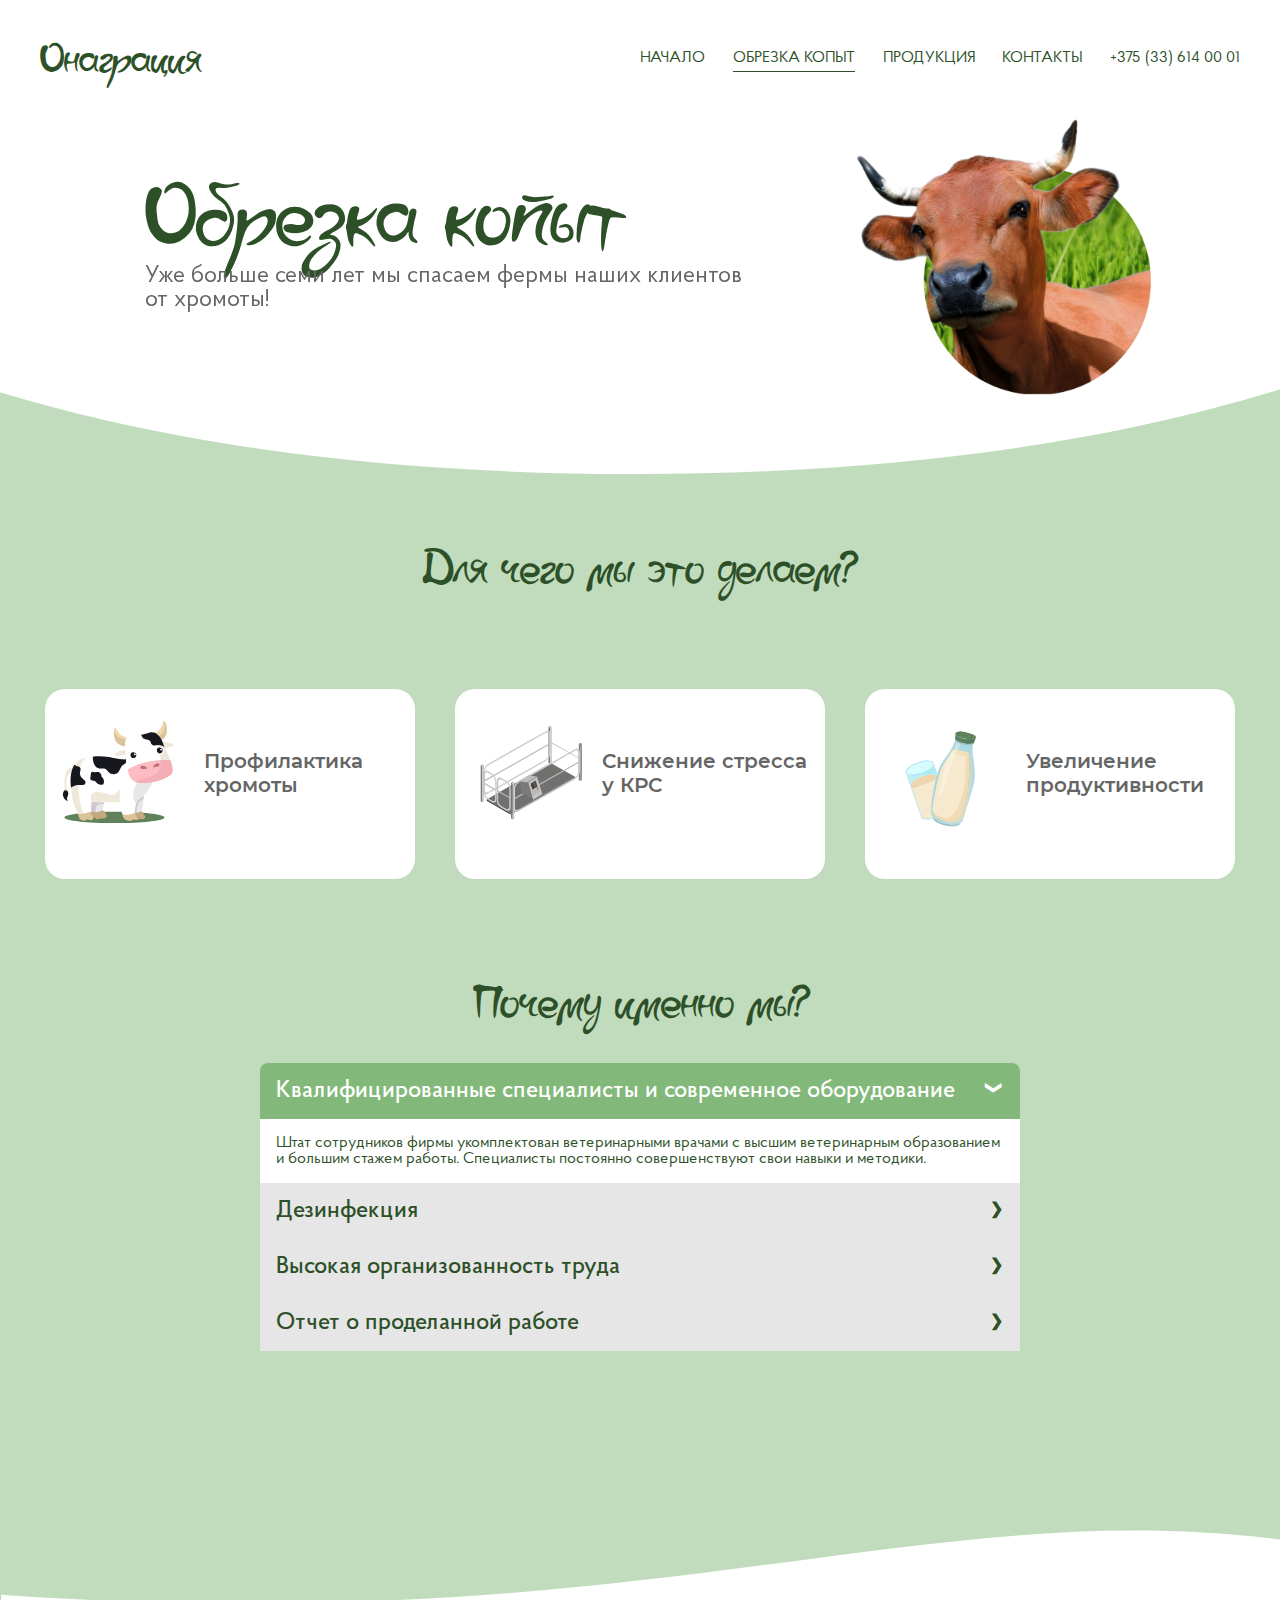
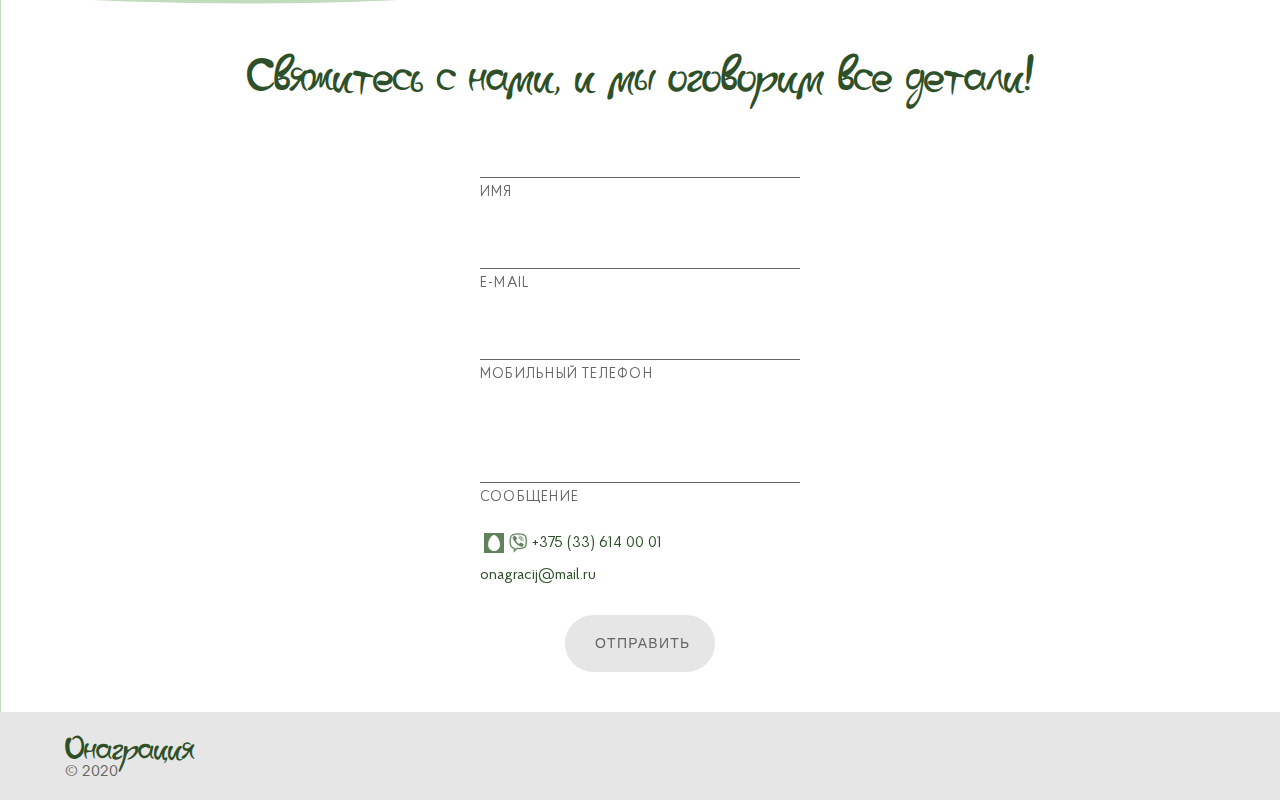
==== commit 923a8528: "add" ====
--- a/обрезка-копыт.html
+++ b/обрезка-копыт.html
@@ -37,7 +37,7 @@
                     </div>
                     <img src="assets/img/cow.png" alt="Корова" width="300px">
                 </div>
-                <h5>Для чего необходима?</h5>
+                <h5>Для чего мы это делаем?</h5>
                 <div class="targets">
                     <div class="target">
                         <svg version="1.1" id="cow" xmlns="http://www.w3.org/2000/svg" xmlns:xlink="http://www.w3.org/1999/xlink" x="0px" y="0px"
@@ -454,9 +454,101 @@
                         </div>
                     </div>    
                 </div>
+                <h5>Почему именно мы?</h5>
+                <!-- <article class="target">
+                    <h2>Квалифицированные специалисты и современное оборудование</h2>
+                    <p>Штат сотрудников фирмы укомплектован ветеринарными врачами с высшим ветеринарным образованием и большим стажем работы. Специалисты постоянно совершенствуют свои навыки и методики.</p>
+                </article>
+                <article class="target">
+                    <h2>Дезинфекция</h2>
+                    <p>Уделяем важную роль мойке и дезинфекции оборудования. После каждого выезда в хозяйство станок и инструменты моются и дезинфицируются!</p>
+                </article>
+                <article class="target">
+                    <h2>Высокая организованность труда</h2>
+                    <p>Каждая бригада оснащена всеми необходимыми инструментами и препаратами, выезжает к месту работы на собственном автотранспорте.</p>
+                </article>
+                <article class="target">
+                    <h2>Отчет о проделанной работе</h2>
+                    <p>После выполнения работ наши специалисты предоставляют описи здоровых и больных животных с детальным описанием заболеваний по каждому копыту.</p>
+                </article> -->
+                <div class="tabs">
+                    <div class="tab">
+                      <input type="radio" id="rd1" name="rd" checked>
+                      <label class="tab-label" for="rd1"><h2>Квалифицированные специалисты и современное оборудование</h2>
+                      </label>
+                      <div class="tab-content">
+                        <p>Штат сотрудников фирмы укомплектован ветеринарными врачами с высшим ветеринарным образованием и большим стажем работы. Специалисты постоянно совершенствуют свои навыки и методики.</p>
+                    </div>
+                    </div>
+                    <div class="tab">
+                      <input type="radio" id="rd2" name="rd">
+                      <label class="tab-label" for="rd2"><h2>Дезинфекция</h2></label>
+                      <div class="tab-content">
+                        <p>Уделяем важную роль мойке и дезинфекции оборудования. После каждого выезда в хозяйство станок и инструменты моются и дезинфицируются!</p>
+                    </div>
+                    </div>
+                    <div class="tab">
+                      <input type="radio" id="rd3" name="rd">
+                      <label class="tab-label" for="rd3"><h2>Высокая организованность труда</h2></label>
+                      <div class="tab-content">
+                        <p>Каждая бригада оснащена всеми необходимыми инструментами и препаратами, выезжает к месту работы на собственном автотранспорте.</p>
+                    </div>
+                    </div>
+                    <div class="tab">
+                      <input type="radio" id="rd4" name="rd">
+                      <label class="tab-label" for="rd4"><h2>Отчет о проделанной работе</h2></label>
+                      <div class="tab-content">
+                          После выполнения работ наши специалисты предоставляют описи здоровых и больных животных с детальным описанием заболеваний по каждому копыту.                                    </div>
+                    </div>
+                </div>
             </div> 
-
         </section>
+        <div class="trim-form">
+            <h5>Свяжитесь с нами, и мы оговорим все детали!</h5>
+            <div class="container" >
+                <form class="form" action="#">
+                  
+                  <fieldset class="form-fieldset ui-input __first">
+                    <input type="text" id="username" tabindex="0" />
+                    <label for="username">
+                      <span data-text="Имя">Имя</span>
+                    </label>
+                  </fieldset>
+                  
+                  <fieldset class="form-fieldset ui-input __second">
+                    <input type="email" id="email" tabindex="0" />
+                    <label for="email">
+                      <span data-text="E-mail">E-mail</span>
+                    </label>
+                  </fieldset>
+                  
+                  <fieldset class="form-fieldset ui-input __third">
+                    <input type="tel" pattern="(\+[0-9]{12})" id="new-password" />
+                    <label for="new-password">
+                      <span data-text="Мобильный телефон">Мобильный телефон</span>
+                    </label>
+                  </fieldset>
+                  
+                  <fieldset class="form-fieldset ui-input __fourth">
+                    <textarea></textarea>
+                    <label for="repeat-new-password">
+                      <span data-text="Сообщение">Сообщение</span>
+                    </label>
+                  </fieldset>
+                  <div class="numail">
+                    <div class="number">
+                        <img src="assets/img/МТС.png" width="20px" alt="МТС">
+                        <img src="assets/img/viber.png" width="20px" alt="Viber">
+                        <a href="tel:+375336140001">+375 (33) 614 00 01</a>
+                    </div>
+                    <a href="mailto:onagracij@mail.ru" class="email">onagracij@mail.ru</a>
+                </div>
+                  <div class="form-footer">
+                    <button class="btn">Отправить</button>
+                  </div>
+                </form>
+              </div>
+        </div>
     </main>
     <footer>
          <div>
--- a/css/style.css
+++ b/css/style.css
@@ -1,5 +1,5 @@
 @charset "UTF-8";
-.logo a, h1, .descr h3, .hoof-trimming .wrapper h3, .production h3, .production .slide h2 span, .production .slide-2 h2, .contacts h3, .contacts h5, .contacts .card > div h4, footer h2, .clock h2, .trimming .wrapper h5 {
+.logo a, h1, .descr h3, .hoof-trimming .wrapper h3, .production h3, .production .slide h2 span, .production .slide-2 h2, .contacts h3, .contacts h5, .contacts .card > div h4, footer h2, .clock h2, .trimming .wrapper h5, .trim-form h5 {
   font-family: 'Moloko', 'Monotype Corsiva';
   color: #2d5028;
 }
@@ -938,6 +938,8 @@
   background: #e7e6e6;
   font-weight: bold;
   cursor: pointer;
+  -webkit-transition: 0.3s;
+  transition: 0.3s;
   /* Icon */
 }
 
@@ -952,16 +954,16 @@
   width: 1em;
   height: 1em;
   text-align: center;
-  -webkit-transition: all .2s;
-  transition: all .2s;
+  -webkit-transition: all .4s;
+  transition: all .4s;
 }
 
 .tab-content {
   max-height: 0;
   padding: 0 1em;
   background: white;
-  -webkit-transition: all .2s;
-  transition: all .2s;
+  -webkit-transition: all .4s;
+  transition: all .4s;
 }
 
 input:checked + .tab-label {
@@ -1309,6 +1311,41 @@
     width: calc(100% - 50px);
     max-width: 1150px;
   }
+  .trimming-body {
+    background-position-y: 0% !important;
+  }
+  .trimming-body .trimming .wrapper .trimming-header {
+    padding: 0px 20px;
+  }
+  .trimming-body .trimming .wrapper .trimming-header .container {
+    padding-bottom: 20px;
+  }
+  .trimming-body .trimming .wrapper .trimming-header .container h1 {
+    font-size: 70px;
+  }
+  .trimming-body .trimming .wrapper .trimming-header .container h2 {
+    font-size: 20px;
+  }
+  .trimming-body .trimming .wrapper .trimming-header img {
+    height: 250px;
+    width: 250px;
+    padding-left: 50px;
+  }
+  .trimming-body .trimming .wrapper .targets {
+    width: calc(100% - 100px);
+    margin: 20px 50px;
+    -ms-flex-wrap: wrap;
+        flex-wrap: wrap;
+    height: auto;
+  }
+  .trimming-body .trimming .wrapper .targets .target {
+    max-width: inherit;
+    width: 100%;
+    margin: 10px 0px;
+  }
+  .trimming-body .trimming .wrapper .targets .target:hover {
+    height: 140px;
+  }
 }
 
 @media only screen and (max-width: 1020px) {
@@ -1676,6 +1713,27 @@
   background-color: #c1dcbd;
 }
 
+.trimming-body footer {
+  margin-top: 0px;
+}
+
+.trimming .wrapper .tabs {
+  display: block;
+  margin-right: auto;
+  margin-top: 40px;
+  height: 420px;
+}
+
+.trimming .wrapper .tabs .tab {
+  -webkit-transition: 0.2s;
+  transition: 0.2s;
+}
+
+.trimming .wrapper .tabs h2 {
+  margin-top: 0px;
+  font-weight: 800;
+}
+
 .trimming .wrapper {
   max-width: 1200px;
   margin-left: auto;
@@ -1717,11 +1775,16 @@
       -ms-flex-pack: center;
           justify-content: center;
   max-width: 600px;
+  text-align: left;
 }
 
 .trimming .wrapper h5 {
   margin-top: 150px;
   font-size: 45px;
+}
+
+.trimming .wrapper .targets + h5, .trimming .wrapper .tabs + h5 {
+  margin-top: 50px;
 }
 
 .trimming .wrapper .targets {
@@ -1779,9 +1842,6 @@
   margin-top: 15px;
   opacity: 0;
   text-align: justify;
-  -moz-hyphens: auto;
-  -webkit-hyphens: auto;
-  -ms-hyphens: auto;
 }
 
 .trimming .wrapper .targets .target svg {
@@ -1791,6 +1851,312 @@
 
 .trimming .wrapper h2 {
   margin-top: 10px;
+}
+
+.trim-form {
+  background-image: url("/assets/img/bg/trim-foot.svg");
+  background-repeat: no-repeat;
+  background-size: cover;
+  background-color: white;
+  margin-top: 20px;
+  padding-top: 150px;
+}
+
+.trim-form h5 {
+  font-size: 45px;
+}
+
+.trimming-body .numail {
+  margin-top: 20px;
+  display: -webkit-box;
+  display: -ms-flexbox;
+  display: flex;
+}
+
+.trimming-body .numail a {
+  text-align: left;
+}
+
+.trimming-body .numail .number {
+  display: -webkit-box;
+  display: -ms-flexbox;
+  display: flex;
+  -webkit-box-align: center;
+      -ms-flex-align: center;
+          align-items: center;
+}
+
+.trimming-body .numail .number img, .trimming-body .numail .number a {
+  margin-left: 4px;
+}
+
+.container {
+  max-width: 320px;
+  margin: 0 auto;
+  padding: 20px 16px 40px 16px;
+  -webkit-transform: translateZ(0);
+          transform: translateZ(0);
+  text-align: center;
+}
+
+.form-footer {
+  margin-top: 2em;
+}
+
+.ui-input {
+  position: relative;
+  padding: 0;
+  border: 0;
+}
+
+.ui-input input, .ui-input textarea {
+  resize: none;
+  font-family: "Avenir Next", "Avenir", "Helvetica Neue", Helvetica, Arial, sans-serif;
+  border: 0;
+  background: none;
+  padding: 16px 0 16px 0;
+  font-size: 24px;
+  outline: 0;
+  width: 100%;
+  tap-highlight-color: rgba(0, 0, 0, 0);
+  touch-callout: none;
+}
+
+.ui-input input + label, .ui-input textarea + label {
+  position: relative;
+  display: block;
+  padding: 8px 0 8px 0;
+  text-transform: uppercase;
+  font-size: 14px;
+  letter-spacing: .0875em;
+  font-weight: 500;
+  text-align: left;
+}
+
+.ui-input input + label::before, .ui-input input + label::after, .ui-input textarea + label::before, .ui-input textarea + label::after {
+  position: absolute;
+  top: 0;
+  left: 0;
+  content: "";
+  width: 100%;
+  height: 1px;
+}
+
+.ui-input input + label::before, .ui-input textarea + label::before {
+  background-color: #656565;
+}
+
+.ui-input input + label::after, .ui-input textarea + label::after {
+  -webkit-transform: scaleX(0);
+          transform: scaleX(0);
+  -webkit-transform-origin: left;
+          transform-origin: left;
+  -webkit-transition: -webkit-transform 300ms cubic-bezier(0.215, 0.61, 0.355, 1);
+  transition: -webkit-transform 300ms cubic-bezier(0.215, 0.61, 0.355, 1);
+  transition: transform 300ms cubic-bezier(0.215, 0.61, 0.355, 1);
+  transition: transform 300ms cubic-bezier(0.215, 0.61, 0.355, 1), -webkit-transform 300ms cubic-bezier(0.215, 0.61, 0.355, 1);
+  background-color: #2d5028;
+  height: 2px;
+}
+
+.ui-input input + label span, .ui-input textarea + label span {
+  position: relative;
+  color: #656565;
+  -webkit-transition: color 300ms cubic-bezier(0.215, 0.61, 0.355, 1);
+  transition: color 300ms cubic-bezier(0.215, 0.61, 0.355, 1);
+}
+
+.ui-input input + label span::after, .ui-input textarea + label span::after {
+  content: attr(data-text);
+  position: absolute;
+  overflow: hidden;
+  left: 0;
+  -webkit-transform: scaleX(1);
+          transform: scaleX(1);
+  white-space: nowrap;
+  color: #2d5028;
+  background-image: -webkit-gradient(linear, left top, right top, color-stop(50%, #2d5028), color-stop(0%, rgba(255, 255, 255, 0)));
+  background-image: linear-gradient(to right, #2d5028 50%, rgba(255, 255, 255, 0) 0%);
+  background-position: 100% 50%;
+  background-size: 200%;
+  -webkit-background-clip: text;
+  -webkit-text-fill-color: transparent;
+  -webkit-backface-visibility: hidden;
+          backface-visibility: hidden;
+  -webkit-perspective: 1000;
+          perspective: 1000;
+  -webkit-transform: translateZ(0);
+          transform: translateZ(0);
+  -webkit-transition: background-position 300ms cubic-bezier(0.215, 0.61, 0.355, 1);
+  transition: background-position 300ms cubic-bezier(0.215, 0.61, 0.355, 1);
+}
+
+.ui-input input:focus + label::after,
+.ui-input input.error + label::after,
+.ui-input input:invalid + label::after,
+.ui-input input.filled + label::after,
+.ui-input textarea:focus + label::after,
+.ui-input textarea.error + label::after,
+.ui-input textarea:invalid + label::after,
+.ui-input textarea.filled + label::after {
+  -webkit-transform: scaleX(1);
+          transform: scaleX(1);
+  -webkit-transform-origin: left;
+          transform-origin: left;
+}
+
+.ui-input input:focus + label span::after,
+.ui-input input.error + label span::after,
+.ui-input input:invalid + label span::after,
+.ui-input input.filled + label span::after,
+.ui-input textarea:focus + label span::after,
+.ui-input textarea.error + label span::after,
+.ui-input textarea:invalid + label span::after,
+.ui-input textarea.filled + label span::after {
+  background-image: -webkit-gradient(linear, left top, right top, color-stop(50%, white), color-stop(0%, rgba(255, 255, 255, 0)));
+  background-image: linear-gradient(to right, white 50%, rgba(255, 255, 255, 0) 0%);
+  background-position: 0% 50%;
+}
+
+.ui-input input.filled, .ui-input textarea.filled {
+  color: #ffffff;
+}
+
+.ui-input input.filled + label::after, .ui-input textarea.filled + label::after {
+  background-color: #ffffff;
+}
+
+.ui-input input.filled + label span::after, .ui-input textarea.filled + label span::after {
+  background-image: -webkit-gradient(linear, left top, right top, color-stop(50%, #ffffff), color-stop(0%, rgba(255, 255, 255, 0)));
+  background-image: linear-gradient(to right, #ffffff 50%, rgba(255, 255, 255, 0) 0%);
+  background-position: 0% 50%;
+}
+
+.ui-input input:focus, .ui-input textarea:focus {
+  color: #2d5028;
+}
+
+.ui-input input:focus + label::after, .ui-input textarea:focus + label::after {
+  background-color: #2d5028;
+}
+
+.ui-input input:focus + label span::after, .ui-input textarea:focus + label span::after {
+  background-image: -webkit-gradient(linear, left top, right top, color-stop(50%, #2d5028), color-stop(0%, rgba(255, 255, 255, 0)));
+  background-image: linear-gradient(to right, #2d5028 50%, rgba(255, 255, 255, 0) 0%);
+  background-position: 0% 50%;
+}
+
+textarea:active, textarea:focus {
+  outline: none !important;
+}
+
+.ui-input input.error,
+.ui-input textarea.error,
+.ui-input input:invalid,
+.ui-input textarea:invalid {
+  color: #E66161;
+}
+
+.ui-input input.error + label::after,
+.ui-input textarea.error + label::after,
+.ui-input input:invalid + label::after,
+.ui-input textarea:invalid + label::after {
+  background-color: #E66161;
+}
+
+.ui-input input.error + label span::after,
+.ui-input textarea.error + label span::after,
+.ui-input input:invalid + label span::after,
+.ui-input textarea:invalid + label span::after {
+  background-image: -webkit-gradient(linear, left top, right top, color-stop(50%, #E66161), color-stop(0%, rgba(255, 255, 255, 0)));
+  background-image: linear-gradient(to right, #E66161 50%, rgba(255, 255, 255, 0) 0%);
+  background-position: 0% 50%;
+}
+
+.btn {
+  border: 0;
+  background-color: #e7e6e6;
+  padding: 18px 30px;
+  font-size: 14px;
+  line-height: 1.5;
+  text-transform: uppercase;
+  letter-spacing: .0875em;
+  font-weight: 500;
+  color: #656565;
+  font-family: "Avenir Next", "Avenir", "Helvetica Neue", Helvetica, Arial, sans-serif;
+  border-radius: 100px;
+  outline: 0;
+  -webkit-transition: background-color 300ms cubic-bezier(0.215, 0.61, 0.355, 1), color 300ms cubic-bezier(0.215, 0.61, 0.355, 1);
+  transition: background-color 300ms cubic-bezier(0.215, 0.61, 0.355, 1), color 300ms cubic-bezier(0.215, 0.61, 0.355, 1);
+}
+
+.btn:focus, .btn:active,
+.btn:hover {
+  background-color: #c1dcbd;
+  -webkit-transition: 0.3;
+  transition: 0.3;
+  color: #2d5028;
+}
+
+.__first, .__second, .__third, .__fourth {
+  -webkit-animation-name: fadeIn;
+          animation-name: fadeIn;
+  -webkit-animation-duration: 180ms;
+          animation-duration: 180ms;
+  -webkit-animation-fill-mode: both;
+          animation-fill-mode: both;
+  -webkit-animation-iteration-count: 1;
+          animation-iteration-count: 1;
+}
+
+.__first {
+  -webkit-animation-delay: 0;
+          animation-delay: 0;
+}
+
+.__second {
+  -webkit-animation-delay: 80ms;
+          animation-delay: 80ms;
+}
+
+.__third {
+  -webkit-animation-delay: 180ms;
+          animation-delay: 180ms;
+}
+
+.__fourth {
+  -webkit-animation-delay: 360ms;
+          animation-delay: 360ms;
+}
+
+input, textarea {
+  color: #656565;
+}
+
+@-webkit-keyframes fadeIn {
+  from {
+    opacity: 0;
+    -webkit-transform: translate3d(0, -25%, 0);
+            transform: translate3d(0, -25%, 0);
+  }
+  to {
+    opacity: 1;
+    -webkit-transform: translate3d(0, 0, 0);
+            transform: translate3d(0, 0, 0);
+  }
+}
+
+@keyframes fadeIn {
+  from {
+    opacity: 0;
+    -webkit-transform: translate3d(0, -25%, 0);
+            transform: translate3d(0, -25%, 0);
+  }
+  to {
+    opacity: 1;
+    -webkit-transform: translate3d(0, 0, 0);
+            transform: translate3d(0, 0, 0);
+  }
 }
 
 #Head, #tail {
